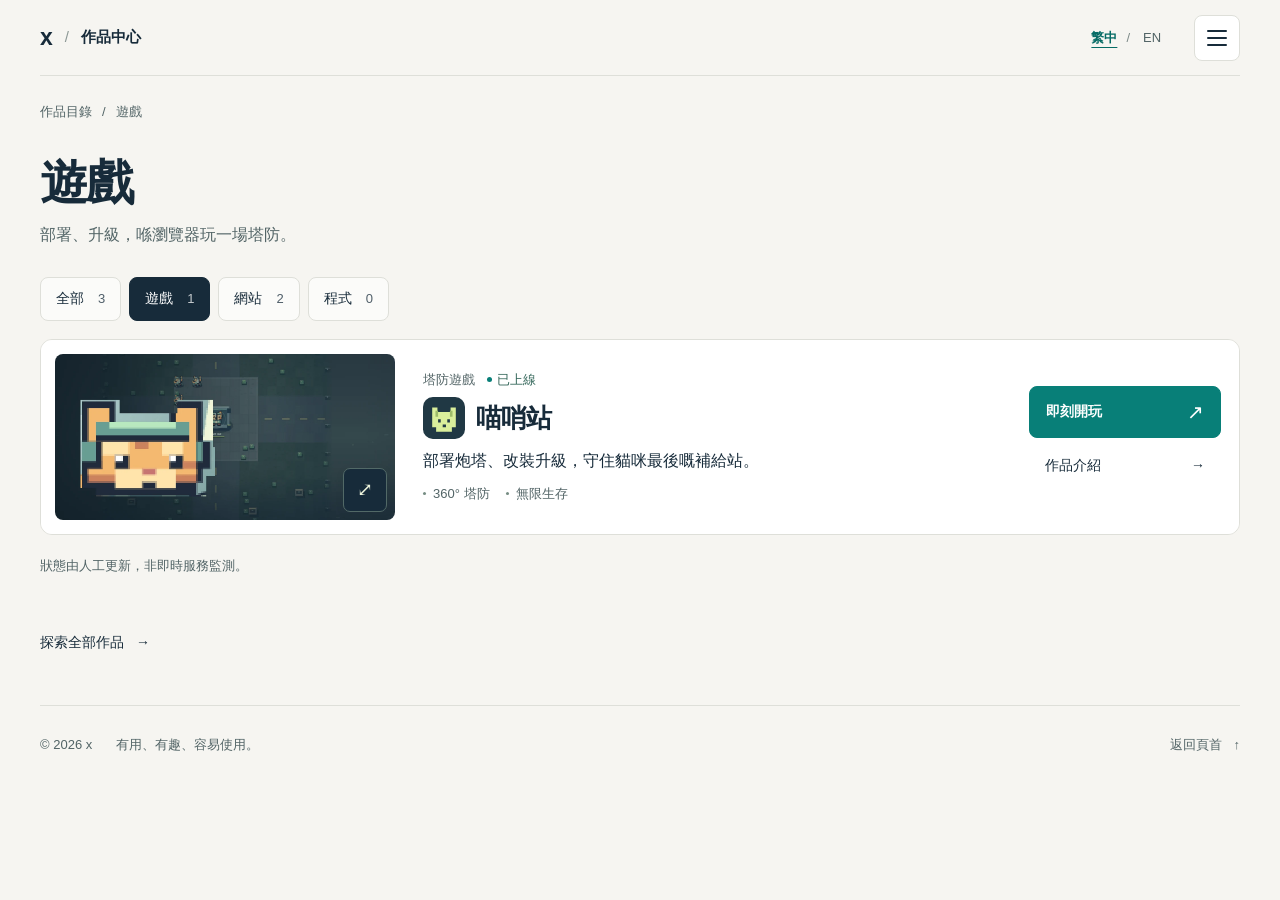
==== categories/games.html @ 151f5dba "Redesign all seven portfolio pages with categories and art-directed project covers" ====
<!doctype html>
<html lang="zh-HK">
<head>
<meta charset="utf-8">
<meta name="viewport" content="width=device-width,initial-scale=1">
<title>遊戲 | x 作品中心</title>
<meta name="description" content="部署、升級，喺瀏覽器玩一場塔防。">
<meta name="theme-color" content="#f6f5f1">
<link rel="canonical" href="https://freedomxjayden-web.github.io/portfolio/categories/games.html">
<meta property="og:title" content="遊戲 | x 作品中心">
<meta property="og:description" content="部署、升級，喺瀏覽器玩一場塔防。">
<meta property="og:type" content="website">
<meta property="og:url" content="https://freedomxjayden-web.github.io/portfolio/categories/games.html">
<meta property="og:image" content="https://freedomxjayden-web.github.io/portfolio/assets/share-games.png">
<meta property="og:image:width" content="1200">
<meta property="og:image:height" content="630">
<meta property="og:image:alt" content="遊戲 | x 作品中心">
<meta name="twitter:card" content="summary_large_image">
<link rel="icon" href="../favicon.svg?v=11" type="image/svg+xml">
<link rel="stylesheet" href="../styles.css?v=11">
<script src="../content.js?v=11" defer>
</script>
<script src="../script.js?v=11" defer>
</script>
</head>
<body id="top" data-page="games">
<a class="skip-link" href="#main">
<span data-i18n="skip" >跳至主要內容</span>
</a>
<div class="page-shell">
<header class="site-header">
<a class="brand" href="../index.html#home">
<span class="brand-name" translate="no">x</span>
<span class="brand-divider" aria-hidden="true">/</span>
<span data-i18n="portfolio" >作品中心</span>
</a>
<div class="header-tools">
<div class="language-switch" role="group" data-i18n-label="language" aria-label="網站語言">
<button type="button" data-lang="zh" lang="zh-HK" aria-pressed="true">繁中</button>
<span aria-hidden="true">/</span>
<button type="button" data-lang="en" lang="en" aria-pressed="false">EN</button>
</div>
<button class="menu-button" type="button" aria-expanded="false" aria-controls="navigation-panel" data-i18n-label="menuOpen" aria-label="打開導覽選單">
<span class="menu-icon" aria-hidden="true">
<i>
</i>
<i>
</i>
<i>
</i>
</span>
</button>
</div>
</header>
<dialog id="navigation-panel" class="navigation-dialog" aria-labelledby="navigation-title">
<div class="drawer-header">
<h2 data-i18n="menuTitle" id="navigation-title">導覽</h2>
<button class="close-navigation" type="button" data-i18n-label="menuClose" aria-label="關閉導覽選單">
<span aria-hidden="true">×</span>
</button>
</div>
<p data-i18n="menuIntro" class="navigation-intro">我係 x，製作有用、有趣、容易使用嘅作品。</p>
<nav id="primary-nav" class="main-nav" data-i18n-label="navLabel" aria-label="主要導覽">
<a class="directory-link" href="../index.html#work">
<span data-i18n="directoryTitle" >作品目錄</span>
<span class="category-count">3</span>
</a>
<section class="nav-category">
<h3>
<a class="nav-category-link" href="../categories/games.html" aria-current="page">
<span data-i18n="categoryGames" >遊戲</span>
<span class="category-count">1</span>
</a>
</h3>
<a class="nav-project" href="../projects/cat-outpost.html" >
<img class="nav-icon" src="../assets/cat-outpost-icon.svg" width="48" height="48" alt="" aria-hidden="true">
<span>
<strong data-i18n="cat-outpost-title" >喵哨站</strong>
<span data-i18n="cat-outpost-menu" >貓咪塔防生存遊戲</span>
</span>
</a>
</section>
<section class="nav-category">
<h3>
<a class="nav-category-link" href="../categories/websites.html" >
<span data-i18n="categoryWebsites" >網站</span>
<span class="category-count">2</span>
</a>
</h3>
<a class="nav-project" href="../projects/cloud-drive.html" >
<img class="nav-icon" src="../assets/cloud-drive-icon.svg" width="48" height="48" alt="" aria-hidden="true">
<span>
<strong data-i18n="cloud-drive-title" >雲端檔案庫</strong>
<span data-i18n="cloud-drive-menu" >歷史、物理、英文溫習資料</span>
</span>
</a>
<a class="nav-project" href="../projects/stock-atlas.html" >
<img class="nav-icon" src="../assets/stock-atlas-icon.svg" width="48" height="48" alt="" aria-hidden="true">
<span>
<strong data-i18n="stock-atlas-title" >Stock Atlas</strong>
<span data-i18n="stock-atlas-menu" >股票術語與分析工具</span>
</span>
</a>
</section>
<section class="nav-category">
<h3>
<a class="nav-category-link" href="../categories/programs.html" >
<span data-i18n="categoryPrograms" >程式</span>
<span class="category-count">0</span>
</a>
</h3>
<p data-i18n="noPrograms" class="empty-category">暫時未有作品。</p>
</section>
<div class="drawer-contacts">
<a class="text-link" href="https://www.instagram.com/freedomgunvdbeb/" target="_blank" rel="noopener noreferrer">
<span data-i18n="instagram" >Instagram</span>
<span aria-hidden="true">↗</span>
<span data-i18n="newTab" class="sr-only">（於新分頁開啟）</span>
</a>
<a class="text-link" href="https://github.com/freedomxjayden-web" target="_blank" rel="noopener noreferrer">
<span data-i18n="github" >GitHub</span>
<span aria-hidden="true">↗</span>
<span data-i18n="newTab" class="sr-only">（於新分頁開啟）</span>
</a>
</div>
</nav>
</dialog>
<noscript>
<nav class="static-navigation" aria-label="作品分類">
<a class="directory-link" href="../index.html#work">作品目錄</a>
<section class="nav-category">
<h3>
<a class="nav-category-link" href="../categories/games.html" aria-current="page">
<span data-i18n="categoryGames" >遊戲</span>
<span class="category-count">1</span>
</a>
</h3>
<a class="nav-project" href="../projects/cat-outpost.html" >
<img class="nav-icon" src="../assets/cat-outpost-icon.svg" width="48" height="48" alt="" aria-hidden="true">
<span>
<strong data-i18n="cat-outpost-title" >喵哨站</strong>
<span data-i18n="cat-outpost-menu" >貓咪塔防生存遊戲</span>
</span>
</a>
</section>
<section class="nav-category">
<h3>
<a class="nav-category-link" href="../categories/websites.html" >
<span data-i18n="categoryWebsites" >網站</span>
<span class="category-count">2</span>
</a>
</h3>
<a class="nav-project" href="../projects/cloud-drive.html" >
<img class="nav-icon" src="../assets/cloud-drive-icon.svg" width="48" height="48" alt="" aria-hidden="true">
<span>
<strong data-i18n="cloud-drive-title" >雲端檔案庫</strong>
<span data-i18n="cloud-drive-menu" >歷史、物理、英文溫習資料</span>
</span>
</a>
<a class="nav-project" href="../projects/stock-atlas.html" >
<img class="nav-icon" src="../assets/stock-atlas-icon.svg" width="48" height="48" alt="" aria-hidden="true">
<span>
<strong data-i18n="stock-atlas-title" >Stock Atlas</strong>
<span data-i18n="stock-atlas-menu" >股票術語與分析工具</span>
</span>
</a>
</section>
<section class="nav-category">
<h3>
<a class="nav-category-link" href="../categories/programs.html" >
<span data-i18n="categoryPrograms" >程式</span>
<span class="category-count">0</span>
</a>
</h3>
<p data-i18n="noPrograms" class="empty-category">暫時未有作品。</p>
</section>
</nav>
</noscript>
<main id="main" tabindex="-1">
<nav class="breadcrumbs" data-i18n-label="navLabel" aria-label="主要導覽">
<a href="../index.html">
<span data-i18n="directoryTitle" >作品目錄</span>
</a>
<span aria-hidden="true">/</span>
<span data-i18n="categoryGames" >遊戲</span>
</nav>
<section id="home" class="directory-intro category-intro" aria-labelledby="intro-title">
<h1 data-i18n="categoryGames" id="intro-title">遊戲</h1>
<p data-i18n="gamesDescription" >部署、升級，喺瀏覽器玩一場塔防。</p>
</section>
<nav class="category-nav" data-i18n-label="categoryNavLabel" aria-label="作品分類">
<a href="../index.html" >
<span data-i18n="categoryAll" >全部</span>
<span class="category-count">3</span>
</a>
<a href="../categories/games.html" aria-current="page">
<span data-i18n="categoryGames" >遊戲</span>
<span class="category-count">1</span>
</a>
<a href="../categories/websites.html" >
<span data-i18n="categoryWebsites" >網站</span>
<span class="category-count">2</span>
</a>
<a href="../categories/programs.html" >
<span data-i18n="categoryPrograms" >程式</span>
<span class="category-count">0</span>
</a>
</nav>
<section id="work" class="work-section" aria-labelledby="work-title">
<h2 data-i18n="categoryGames" id="work-title" class="sr-only">遊戲</h2>
<div class="projects-list">
<article id="cat-outpost" class="project-card game-project" aria-labelledby="cat-outpost-title">
<div class="project-visual game-visual cover-visual">
<a class="image-link" href="../assets/cat-outpost-preview.png" target="_blank" rel="noopener noreferrer" data-preview="cat-outpost" aria-label="放大預覽：喵哨站">
<picture>
<source type="image/webp" srcset="../assets/cat-outpost-cover.webp">
<img class="site-preview" src="../assets/cat-outpost-cover.png" data-full="../assets/cat-outpost-preview.png" data-full-alt-key="gamePreviewAlt" data-full-width="1280" data-full-height="800" width="1200" height="640" data-i18n-alt="cat-outpost-coverAlt" alt="喵哨站封面：放大嘅實際貓咪角色及已部署炮塔嘅戰場局部。" fetchpriority="high">
</picture>
</a>
<button class="expand-preview" type="button" data-preview="cat-outpost" aria-label="放大預覽：喵哨站">
<span data-i18n="enlargePreview" class="sr-only">放大預覽</span>
<span aria-hidden="true">⤢</span>
</button>
</div>
<div class="project-copy">
<div class="card-meta">
<p data-i18n="cat-outpost-category" class="project-category">塔防遊戲</p>
<span class="status-badge">
<i aria-hidden="true">
</i>
<span data-i18n="live" >已上線</span>
</span>
</div>
<div class="project-title-line">
<img class="project-icon" src="../assets/cat-outpost-icon.svg" width="48" height="48" alt="" aria-hidden="true">
<h3 id="cat-outpost-title">
<a href="../projects/cat-outpost.html" data-project-title data-i18n="cat-outpost-title">喵哨站</a>
</h3>
</div>
<p data-i18n="cat-outpost-lede" class="project-lede">部署炮塔、改裝升級，守住貓咪最後嘅補給站。</p>
<ul class="project-tags">
<li data-i18n="cat-outpost-tag0" >360° 塔防</li>
<li data-i18n="cat-outpost-tag1" >無限生存</li>
</ul>
</div>
<div class="project-actions">
<a class="primary-button" href="https://freedomxjayden-web.github.io/cat-outpost-360/" target="_blank" rel="noopener noreferrer">
<span data-i18n="cat-outpost-cta" >即刻開玩</span>
<span aria-hidden="true">↗</span>
<span data-i18n="newTab" class="sr-only">（於新分頁開啟）</span>
</a>
<a class="case-link" href="../projects/cat-outpost.html">
<span data-i18n="caseLink" >作品介紹</span>
<span aria-hidden="true">→</span>
</a>
</div>
</article>
</div>
<div class="work-footnote">
<p data-i18n="statusNote" >狀態由人工更新，非即時服務監測。</p>
</div>
<div class="category-outro">
<a class="text-link" href="../index.html#work">
<span data-i18n="browseAll" >探索全部作品</span>
<span aria-hidden="true">→</span>
</a>
</div>
</section>
</main>
<dialog class="preview-dialog" aria-labelledby="preview-title">
<div class="dialog-header">
<div>
<p data-i18n="actualPreview" class="eyebrow">實際畫面</p>
<h2 id="preview-title">
</h2>
</div>
<button class="close-preview" type="button" autofocus>
<span data-i18n="closePreview" >關閉</span>
<span aria-hidden="true">×</span>
</button>
</div>
<div class="dialog-image-wrap">
<img id="preview-image" alt="" width="1280" height="800">
</div>
<div class="dialog-bottom">
<p data-i18n="screenshotNote" class="dialog-note">實際畫面截圖；按使用按鈕進入作品網站。</p>
<a class="primary-button preview-open-project" href="https://alist-free-drive.onrender.com/GoogleDrive/study" target="_blank" rel="noopener noreferrer">
<span data-i18n="openProject" >打開作品</span>
<span aria-hidden="true">↗</span>
<span data-i18n="newTab" class="sr-only">（於新分頁開啟）</span>
</a>
</div>
</dialog>
<footer class="site-footer">
<span>© <span id="year">2026</span> x</span>
<span data-i18n="footerLine" class="footer-line">有用、有趣、容易使用。</span>
<a href="#top" class="back-top">
<span data-i18n="backTop" >返回頁首</span>
<span aria-hidden="true">↑</span>
</a>
</footer>
</div>
</body>
</html>
---- styles.css ----
:root {
  --paper: #f6f5f1; --card: #fff; --ink: #172b3a; --muted: #526466;
  --line: #dedfd9; --accent: #087f78; --soft: #e9f3ef; --radius: 8px;
  --font: -apple-system, BlinkMacSystemFont, "Segoe UI", "PingFang HK", "Microsoft JhengHei", sans-serif;
}
* { box-sizing: border-box; }
html { scroll-behavior: smooth; scroll-padding-top: 96px; }
body { margin: 0; color: var(--ink); background: var(--paper); font: 16px/1.65 var(--font); -webkit-font-smoothing: antialiased; }
body.preview-open, body.navigation-open { overflow: hidden; }
::selection { color: var(--ink); background: #c7e6dc; }
a { color: inherit; text-decoration: none; }
button { color: inherit; font: inherit; cursor: pointer; }
a, button, summary { -webkit-tap-highlight-color: transparent; touch-action: manipulation; }
a, button, summary, [tabindex] { scroll-margin-top: 98px; }
:focus-visible { outline: 3px solid var(--accent); outline-offset: 4px; }
[hidden] { display: none !important; }
img { display: block; max-width: 100%; }
h1, h2, h3, p { margin: 0; }
h1, h2, h3 { text-wrap: balance; }
h1, h2, h3, a, p { overflow-wrap: break-word; }
.page-shell { width: min(1248px, calc(100% - 80px)); margin-inline: auto; }
.sr-only { position: absolute; width: 1px; height: 1px; padding: 0; margin: -1px; overflow: hidden; clip-path: inset(50%); white-space: nowrap; border: 0; }
.skip-link { position: fixed; top: 12px; left: 16px; z-index: 30; padding: 12px 20px; color: #fff; background: var(--ink); border-radius: var(--radius); transform: translateY(-180%); }
.skip-link:focus { transform: translateY(0); }
.site-header { position: sticky; top: 0; z-index: 5; display: flex; align-items: center; justify-content: space-between; gap: 32px; min-height: 76px; background: var(--paper); border-bottom: 1px solid var(--line); }
.brand { display: inline-flex; align-items: center; gap: 12px; min-height: 44px; font-size: 15px; font-weight: 600; white-space: nowrap; }
.brand-name { font-size: 23px; font-weight: 650; }
.brand-divider { color: #8c9895; font-weight: 400; }
.brand:hover { color: var(--accent); }
.main-nav { display: block; font-size: 16px; }
.main-nav a:hover, .text-link:hover, .case-link:hover, .back-link:hover, .back-top:hover { color: var(--accent); text-decoration: underline; text-underline-offset: 5px; }
.header-tools { display: flex; align-items: center; gap: 20px; }
.language-switch { display: flex; align-items: center; font-size: 13px; }
.language-switch > span { color: #7d8987; }
.language-switch button { min-width: 44px; min-height: 44px; padding: 8px; border: 0; background: none; color: var(--muted); }
.language-switch button[aria-pressed=true] { color: #066b65; font-weight: 650; text-decoration: underline; text-underline-offset: 5px; }
.language-switch button:hover { color: var(--accent); background: #e8ede6; border-radius: var(--radius); }
.menu-button { display: none; align-items: center; justify-content: center; width: 46px; min-height: 46px; padding: 11px; border: 1px solid var(--line); border-radius: var(--radius); background: var(--card); }
.js .menu-button { display: inline-flex; }
.menu-button:hover { border-color: var(--accent); }
.menu-icon { display: grid; gap: 5px; width: 20px; }
.menu-icon i { height: 2px; background: currentColor; border-radius: 1px; }
.navigation-dialog { position: fixed; inset: 0; width: min(400px, calc(100% - 16px)); max-width: none; height: 100dvh; max-height: 100dvh; margin: 0 0 0 auto; padding: 28px 32px; color: var(--ink); background: var(--paper); border: 0; border-left: 1px solid var(--line); border-radius: 16px 0 0 16px; overscroll-behavior: contain; }
.navigation-dialog::backdrop { background: #172b3a99; }
.drawer-header { display: flex; align-items: center; justify-content: space-between; gap: 20px; margin-bottom: 20px; }
.drawer-header h2 { font-size: 23px; font-weight: 600; }
.close-navigation { display: grid; place-items: center; width: 44px; height: 44px; padding: 0; border: 1px solid var(--line); border-radius: var(--radius); background: var(--card); font-size: 29px; line-height: 1; }
.close-navigation:hover { color: var(--accent); border-color: var(--accent); }
.navigation-intro { margin-bottom: 24px; color: var(--muted); font-size: 16px; line-height: 1.8; }
.directory-link { display: flex; align-items: center; justify-content: space-between; min-height: 48px; font-size: 16px; font-weight: 600; border-block: 1px solid var(--line); }
.directory-link:hover { color: var(--accent); }
.nav-category { margin-top: 22px; }
.nav-category h3 { margin-bottom: 5px; color: var(--muted); font-size: 13px; font-weight: 500; }
.main-nav .nav-project, .static-navigation .nav-project { display: flex; flex-direction: column; justify-content: center; align-items: flex-start; min-height: 64px; padding: 10px 12px; margin-inline: -12px; border-radius: var(--radius); text-decoration: none; }
.nav-project strong { font-size: 17px; font-weight: 600; }
.nav-project span { margin-top: 2px; color: var(--muted); font-size: 13px; }
.nav-project:hover, .nav-project[aria-current=page] { background: #e1ebe2; color: var(--accent); }
.empty-category { padding-block: 8px; color: var(--muted); font-size: 14px; }
.drawer-contacts { display: flex; flex-wrap: wrap; gap: 22px; margin-top: 24px; padding-top: 14px; border-top: 1px solid var(--line); }
.static-navigation { padding: 20px 0; border-bottom: 1px solid var(--line); }
.directory-intro { padding: 26px 0 22px; }
.directory-intro h1 { font-size: clamp(32px, 3.2vw, 46px); font-weight: 600; line-height: 1.3; letter-spacing: -.04em; margin-bottom: 8px; }
.directory-intro p { font-size: 16px; color: var(--muted); }
.projects-list { display: grid; gap: 0; overflow: hidden; border: 1px solid var(--line); border-radius: 12px; background: var(--card); }
.projects-list:empty { display: none; }
.project-card { display: grid; grid-template-columns: 340px minmax(0, 1fr) 196px; gap: 28px; align-items: center; padding: 14px; border: 0; border-bottom: 1px solid var(--line); border-radius: 0; background: var(--card); scroll-margin-top: 98px; }
.project-card:last-child { border-bottom: 0; }
.project-card:target { background: #f1f8f4; }
.project-card:hover { background: #fcfdfa; }
.project-visual { position: relative; min-width: 0; background: #eaece6; border-radius: 5px; overflow: hidden; }
.project-card .project-visual { height: 166px; border-radius: 8px; }
.image-link { display: flex; align-items: center; justify-content: center; width: 100%; height: 100%; padding: 0; }
.image-link:hover .site-preview { transform: scale(1.025); }
.image-link picture { display: block; width: 100%; height: 100%; }
.site-preview { width: 100%; height: 100%; object-fit: contain; transition: transform .18s ease; }
.project-card .site-preview { object-fit: cover; object-position: center; }
.project-card .image-link { padding: 0; }
.cover-visual .expand-preview { bottom: 8px; right: 8px; width: 44px; padding: 0; justify-content: center; background: #fff; border: 1px solid #d4dfd9; color: #172b3a; box-shadow: 0 2px 8px #172b3a12; }
.game-visual.cover-visual .expand-preview { background: #172b3a; color: #eef5dd; border-color: #526967; }
.game-visual { background: #1d3545; }
.stock-visual { background: #e2ece4; }
.game-visual .expand-preview { color: #e6eeef; }
.expand-preview { position: absolute; bottom: 5px; right: 5px; display: flex; align-items: center; gap: 8px; min-height: 44px; padding: 8px 12px; border: 1px solid #ffffff80; border-radius: 7px; background: #f8fcf2ed; color: #38534c; font-size: 13px; }
.game-visual .expand-preview { background: #172b3aeb; border-color: #4a646c; }
.expand-preview span:last-child { font-size: 19px; }
.expand-preview:hover { text-decoration: underline; text-underline-offset: 4px; }
html:not(.js) .expand-preview { display: none; }
.project-copy { min-width: 0; }
.card-meta { display: flex; align-items: center; flex-wrap: wrap; gap: 12px; margin-bottom: 7px; }
.project-category { font-size: 13px; color: var(--muted); }
.status-badge { display: inline-flex; align-items: center; gap: 5px; font-size: 13px; color: #35685b; white-space: nowrap; }
.status-badge i { width: 5px; height: 5px; border-radius: 50%; background: #087f78; }
.project-copy h3 { font-size: 26px; font-weight: 600; line-height: 1.25; letter-spacing: -.035em; margin-bottom: 0; }
.project-title-line { display: flex; align-items: center; gap: 11px; margin-bottom: 9px; }
.project-title-line a:hover { color: var(--accent); text-decoration: underline; text-underline-offset: 5px; }
.project-icon { width: 42px; height: 42px; flex-shrink: 0; }
.project-lede { font-size: 16px; line-height: 1.6; }
.project-tags { display: flex; flex-wrap: wrap; gap: 6px 16px; margin: 9px 0 0; padding: 0; list-style: none; color: var(--muted); font-size: 13px; }
.project-tags li { display: flex; align-items: center; gap: 7px; }
.project-tags li::before { content: ""; width: 3px; height: 3px; border-radius: 50%; background: #768d83; }
.project-actions { display: flex; flex-direction: column; align-items: stretch; gap: 6px; padding-right: 4px; }
.primary-button { display: inline-flex; align-items: center; justify-content: space-between; gap: 15px; min-height: 46px; padding: 10px 16px; border: 1px solid var(--accent); border-radius: var(--radius); color: #fff; background: var(--accent); font-size: 14px; font-weight: 600; line-height: 1.5; }
.primary-button > span[aria-hidden] { font-size: 20px; font-weight: 400; }
.primary-button:hover { background: #05635e; border-color: #05635e; }
.primary-button:active { background: #064c48; }
.case-link, .text-link, .back-link, .back-top { display: inline-flex; align-items: center; gap: 12px; min-height: 44px; font-size: 14px; }
.case-link { justify-content: space-between; padding: 8px 16px; }
.work-footnote { display: flex; align-items: center; justify-content: space-between; gap: 16px; min-height: 62px; font-size: 13px; color: var(--muted); }
.work-footnote .text-link { font-size: 13px; color: var(--ink); }
.technology-line { display: flex; flex-wrap: wrap; align-items: baseline; gap: 12px 24px; padding: 14px 0; border-top: 1px solid var(--line); }
.technology-line h2 { font-size: 13px; font-weight: 500; color: var(--muted); }
.technology-line > div { display: flex; flex-wrap: wrap; gap: 2px 20px; font-size: 13px; }
.technology-line a { display: inline-flex; align-items: center; min-height: 44px; text-decoration: underline; text-decoration-color: #a6b7ae; text-underline-offset: 4px; }
.technology-line a:hover { color: var(--accent); }
details { border-top: 1px solid var(--line); }
summary { display: flex; align-items: center; justify-content: space-between; gap: 20px; min-height: 64px; cursor: pointer; list-style: none; font-size: 16px; font-weight: 600; }
summary::-webkit-details-marker { display: none; }
summary:hover { color: var(--accent); }
.disclosure-icon { font-size: 24px; font-weight: 400; transition: transform .18s; }
details[open] > summary .disclosure-icon { transform: rotate(45deg); }
.journal-list { list-style: none; padding: 0 0 12px; margin: 0; }
.journal-list li { display: grid; grid-template-columns: 130px minmax(0, 1fr); gap: 24px; padding: 20px 0; border-top: 1px solid var(--line); }
.journal-list time { padding-top: 3px; color: var(--muted); font-size: 13px; font-variant-numeric: tabular-nums; }
.journal-list h3 { font-size: 17px; font-weight: 600; margin-bottom: 6px; }
.journal-list p { color: var(--muted); font-size: 16px; }
.journal-list .text-link { margin-top: 5px; }
.directory-bottom { display: grid; grid-template-columns: minmax(0, 1fr) auto; gap: 32px; padding: 26px 0 32px; border-top: 1px solid var(--line); }
.directory-bottom h2 { font-size: 13px; color: var(--muted); font-weight: 500; margin-bottom: 8px; }
.directory-bottom p { font-size: 16px; }
.contact-options { display: flex; flex-wrap: wrap; gap: 24px; margin-top: -8px; }
.site-footer { display: flex; align-items: center; gap: 24px; min-height: 78px; padding: 10px 0; border-top: 1px solid var(--line); color: var(--muted); font-size: 13px; }
.footer-line { margin-right: auto; }
.back-top { font-size: 13px; }
.project-page-top { display: flex; align-items: center; justify-content: space-between; gap: 24px; padding: 20px 0; }
.back-link { color: var(--muted); }
.project-nav { display: flex; flex-wrap: wrap; gap: 5px; padding: 4px; border: 1px solid var(--line); border-radius: var(--radius); }
.project-nav a { display: flex; align-items: center; justify-content: center; min-height: 44px; padding: 8px 16px; border-radius: 5px; font-size: 14px; }
.project-nav a[aria-current=page] { color: #fff; background: var(--ink); }
.project-nav a:hover:not([aria-current=page]) { color: var(--accent); background: #e4ece5; }
.project-hero { display: grid; gap: 34px; padding: 25px 0 44px; }
.project-introduction { display: grid; grid-template-columns: minmax(0, 1.2fr) minmax(0, .8fr); gap: 64px; align-items: center; }
.hero-heading, .hero-summary { min-width: 0; }
.project-introduction h1 { max-width: 14em; font-size: clamp(38px, 4vw, 56px); line-height: 1.25; letter-spacing: -.045em; font-weight: 600; margin: 20px 0 0; }
.project-identity { display: flex; align-items: center; flex-wrap: wrap; gap: 12px; }
.project-identity > span[data-project-title] { font-size: 17px; font-weight: 600; }
.project-identity .status-badge { margin-left: 8px; }
.case-purpose { font-size: 18px; line-height: 1.8; color: var(--muted); margin-bottom: 24px; }
.case-hero-actions { display: flex; align-items: center; flex-wrap: wrap; gap: 12px 24px; }
.case-hero-actions .primary-button { min-height: 48px; gap: 28px; }
.case-figure { margin: 0; min-width: 0; }
.case-figure .project-visual { width: 100%; height: auto; aspect-ratio: 16 / 9; border-radius: 12px; }
.case-figure .image-link { padding: 28px; }
.case-figure .study-visual { aspect-ratio: 3 / 1.15; background: #dfebed; }
.case-figure .game-visual { background: #14242f; }
.case-figure .stock-visual { background: #dce8d5; }
.case-figure .expand-preview { right: 16px; bottom: 16px; background: #fff; border-color: #cedcd3; }
.case-figure .game-visual .expand-preview { background: #172b3a; }
.case-figure figcaption { display: flex; justify-content: space-between; gap: 15px; font-size: 13px; color: var(--muted); margin-top: 12px; }
.case-figure time { font-variant-numeric: tabular-nums; }
.case-figure figcaption > span:last-child { text-align: right; }
.case-figure figcaption [data-i18n=screenshotDate] { margin-right: 8px; }
.analysis-section { padding: 30px 0; border-top: 1px solid var(--line); }
.analysis-section h2 { margin-bottom: 20px; font-size: 24px; }
.analysis-section .case-figure .project-visual { width: 100%; height: auto; aspect-ratio: 1280 / 800; }
.analysis-section .image-link { padding: 20px; }
.category-nav { display: flex; align-items: center; flex-wrap: wrap; gap: 8px; margin: 0 0 18px; padding: 0; }
.category-nav a { display: flex; align-items: center; justify-content: center; gap: 14px; min-height: 44px; padding: 8px 15px; border: 1px solid var(--line); border-radius: 8px; background: #fff9; font-size: 14px; }
.category-nav a[aria-current=page] { background: var(--ink); color: #fff; border-color: var(--ink); }
.category-nav a:hover:not([aria-current=page]) { color: var(--accent); border-color: #8baea3; background: #fff; }
.category-count { font-variant-numeric: tabular-nums; font-size: 13px; opacity: .75; }
.breadcrumbs { display: flex; flex-wrap: wrap; align-items: center; gap: 10px; min-width: 0; color: var(--muted); font-size: 13px; }
.breadcrumbs a { display: inline-flex; align-items: center; min-height: 44px; }
.breadcrumbs a:hover { color: var(--accent); text-decoration: underline; text-underline-offset: 4px; }
main > .breadcrumbs { margin-top: 14px; }
.nav-category-link { display: flex; align-items: center; justify-content: space-between; min-height: 44px; border-bottom: 1px solid var(--line); font-size: 14px; }
.nav-category-link:hover, .nav-category-link[aria-current=page] { color: var(--accent); }
.main-nav .nav-project, .static-navigation .nav-project { flex-direction: row; gap: 12px; justify-content: flex-start; align-items: center; }
.nav-project > span { display: flex; flex-direction: column; min-width: 0; }
.nav-icon { width: 36px; height: 36px; flex-shrink: 0; }
.nav-project strong { font-size: 16px; }
.category-outro { display: flex; justify-content: space-between; align-items: center; gap: 24px; padding: 24px 0 40px; }
.category-intro { padding: 18px 0 28px; }
.category-intro h1 { font-size: 48px; }
.empty-state { display: flex; flex-direction: column; align-items: center; padding: 64px 24px; margin: 24px 0 40px; text-align: center; border: 1px solid var(--line); border-radius: var(--radius); background: #fff; }
.empty-symbol { display: grid; place-items: center; width: 76px; height: 76px; margin-bottom: 20px; border-radius: 18px; color: var(--accent); background: var(--soft); font-size: 28px; }
.empty-state h2 { font-size: 27px; margin-bottom: 10px; }
.empty-state p { color: var(--muted); font-size: 16px; margin-bottom: 24px; }
.project-guide { display: grid; grid-template-columns: 1fr 1fr; gap: 24px; padding: 0 0 40px; }
.guide-block { padding: 28px 30px; border: 1px solid var(--line); border-radius: 8px; background: var(--card); }
.guide-block h2, .resources-section h2, .case-block h2 { font-size: 24px; line-height: 1.4; letter-spacing: -.025em; font-weight: 600; margin-bottom: 20px; }
.feature-list, .usage-list { padding: 0 0 0 21px; margin: 0; font-size: 16px; }
.feature-list li, .usage-list li { padding-left: 5px; margin-bottom: 12px; }
.feature-list li::marker, .usage-list li::marker { color: var(--accent); font-weight: 600; }
.implementation-disclosure { margin-top: 5px; }
.implementation-content { display: grid; grid-template-columns: 1fr 1fr; gap: 44px; padding: 15px 0 30px; }
.case-block p { color: var(--muted); margin-bottom: 18px; }
.case-block p:last-child { margin-bottom: 0; }
.source-heading { font-size: 16px; font-weight: 600; margin-top: 24px; margin-bottom: 6px; }
.source-links { display: flex; flex-wrap: wrap; gap: 4px 24px; }
.source-links a { text-decoration: underline; text-underline-offset: 4px; }
.case-outro { display: flex; align-items: center; justify-content: space-between; gap: 28px; padding: 34px; margin: 28px 0 40px; border: 1px solid #d3e1d9; border-radius: 12px; background: #e8efe8; }
.case-outro h2 { font-size: 25px; letter-spacing: -.025em; margin-bottom: 6px; }
.case-outro p { font-size: 16px; color: var(--muted); }
.resources-section { padding: 28px 0 32px; border-top: 1px solid var(--line); }
.section-heading { display: flex; align-items: baseline; justify-content: space-between; gap: 20px; margin-bottom: 20px; }
.section-heading h2 { margin: 0; }
.section-description { color: var(--muted); font-size: 16px; }
.resources-grid { display: grid; grid-template-columns: repeat(3, minmax(0, 1fr)); gap: 16px; }
.resource-card { padding: 20px 20px 0; border: 1px solid var(--line); border-radius: var(--radius); background: var(--card); }
.resource-card h3 { font-size: 21px; line-height: 1.4; margin-bottom: 6px; }
.resource-card p { color: var(--muted); font-size: 13px; margin-bottom: 14px; }
.resource-actions { display: flex; gap: 26px; border-top: 1px solid var(--line); }
.resource-actions a { display: inline-flex; align-items: center; gap: 12px; min-height: 48px; font-size: 14px; }
.resource-actions a:hover { color: var(--accent); text-decoration: underline; text-underline-offset: 4px; }
.all-files { display: flex; align-items: center; justify-content: space-between; gap: 15px; padding-top: 12px; font-size: 13px; color: var(--muted); }
.all-files a { display: inline-flex; align-items: center; gap: 12px; min-height: 44px; font-size: 14px; color: var(--ink); }
.all-files a:hover { color: var(--accent); text-decoration: underline; text-underline-offset: 4px; }
.eyebrow { color: var(--muted); font-size: 13px; margin-bottom: 3px; }
.preview-dialog { width: min(1160px, calc(100% - 40px)); max-height: 92dvh; margin: auto; padding: 24px; border: 1px solid var(--line); border-radius: var(--radius); color: var(--ink); background: var(--paper); overscroll-behavior: contain; }
.preview-dialog::backdrop { background: #172b3ad9; }
.dialog-header { display: flex; justify-content: space-between; align-items: center; gap: 20px; margin-bottom: 20px; }
.dialog-header h2 { font-size: 25px; line-height: 1.3; }
.close-preview { display: flex; align-items: center; gap: 12px; min-height: 44px; padding: 8px 12px; border: 1px solid var(--line); border-radius: var(--radius); font-size: 14px; background: var(--card); }
.close-preview:hover { border-color: var(--accent); color: var(--accent); }
.close-preview > span:last-child { font-size: 22px; }
.dialog-image-wrap { padding: 12px; background: #e3e8e2; border-radius: 5px; }
#preview-image { width: 100%; height: auto; max-height: 65dvh; object-fit: contain; }
.dialog-bottom { display: flex; align-items: center; justify-content: space-between; flex-wrap: wrap; gap: 12px 24px; margin-top: 16px; }
.dialog-note { font-size: 13px; color: var(--muted); }
@media (min-width: 700px) and (max-width: 1099px) {
  .page-shell { width: calc(100% - 48px); }
  .project-card { grid-template-columns: 240px minmax(0, 1fr); gap: 12px 22px; padding: 16px; }
  .project-card .project-visual { grid-row: 1 / 3; height: 100%; min-height: 190px; }
  .project-actions { grid-column: 2; flex-direction: row; align-items: center; padding: 0; gap: 8px; }
  .project-actions .primary-button { flex: 1; }
  .case-link { gap: 8px; padding: 8px; font-size: 13px; }
  .project-hero { gap: 26px; }
  .project-introduction { gap: 32px; }
  .project-introduction h1 { font-size: 39px; }
  .case-purpose { font-size: 16px; }
  .case-figure .project-visual { height: auto; }
  .case-figure .study-visual { height: auto; }
  .project-guide, .implementation-content { gap: 28px; }
  .project-nav a { padding: 8px 10px; font-size: 13px; }
  .case-outro { align-items: flex-start; flex-direction: column; }
  .resources-grid { gap: 12px; }
  .resource-card { padding: 16px 16px 0; }
}
@media (max-width: 699px) {
  .page-shell { width: calc(100% - 32px); }
  .site-header { min-height: 72px; gap: 12px; flex-wrap: wrap; }
  .brand { gap: 8px; font-size: 13px; }
  .brand-name { font-size: 21px; }
  .header-tools { margin-left: auto; gap: 6px; }
  .language-switch button { padding: 8px 5px; min-width: 36px; }
  .navigation-dialog { padding: 20px 24px; }
  .directory-intro { padding: 26px 0 23px; }
  .directory-intro h1 { font-size: 30px; line-height: 1.3; margin-bottom: 10px; }
  .directory-intro p { line-height: 1.75; }
  .projects-list { gap: 0; }
  .project-card { grid-template-columns: minmax(0, 1fr); gap: 17px; padding: 12px 12px 18px; }
  .project-card .project-visual { height: 166px; }
  .project-card .image-link { padding: 0; }
  .study-project .image-link { padding: 0; }
  .project-copy { padding: 0 5px; }
  .card-meta { gap: 12px; margin-bottom: 9px; }
  .project-copy h3 { font-size: 26px; margin-bottom: 0; }
  .project-tags { margin-top: 10px; }
  .project-actions { flex-direction: row; align-items: center; gap: 10px; padding: 0 5px 5px; }
  .project-actions .primary-button { flex: 1; }
  .primary-button { font-size: 14px; padding: 10px 13px; }
  .case-link { padding: 8px 4px; gap: 8px; font-size: 13px; }
  .work-footnote { flex-direction: column; align-items: flex-start; gap: 0; padding: 16px 0; }
  .technology-line { display: block; padding: 20px 0 16px; }
  .technology-line h2 { margin-bottom: 5px; }
  .technology-line > div { gap: 0 17px; }
  .directory-bottom { grid-template-columns: 1fr; gap: 20px; padding: 24px 0; }
  .directory-bottom h2 { margin-bottom: 6px; }
  .contact-options { margin-top: -4px; }
  .site-footer { gap: 12px; min-height: 74px; }
  .footer-line { display: none; }
  .site-footer > span:first-child { margin-right: auto; }
  .journal-list li { grid-template-columns: 1fr; gap: 9px; padding: 20px 0; }
  .project-page-top { flex-direction: column; align-items: stretch; gap: 10px; padding: 14px 0 20px; }
  .back-link { align-self: flex-start; font-size: 13px; }
  .project-nav { display: grid; grid-template-columns: 1fr 1fr 1.25fr; gap: 3px; }
  .project-nav a { padding: 8px 4px; min-width: 0; font-size: 13px; }
  .project-hero { gap: 24px; padding: 14px 0 28px; }
  .project-introduction { grid-template-columns: 1fr; gap: 20px; }
  .project-introduction h1 { font-size: 36px; line-height: 1.3; margin: 18px 0 0; }
  .case-purpose { font-size: 16px; line-height: 1.85; margin-bottom: 20px; }
  .case-figure .project-visual { height: auto; aspect-ratio: 4 / 3; }
  .case-figure .study-visual { height: auto; aspect-ratio: 1.6; }
  .case-figure .image-link { padding: 14px 12px 44px; }
  .case-figure .expand-preview { right: 8px; bottom: 8px; }
  .category-nav { display: grid; grid-template-columns: repeat(4, minmax(0,1fr)); gap: 7px; }
  .category-nav a { padding: 9px 6px; gap: 8px; font-size: 13px; }
  .category-nav a:first-child span[data-i18n] { max-width: 50px; }
  .project-identity .status-badge { margin-left: 0; }
  .project-page-top .breadcrumbs { min-height: 44px; }
  .case-figure figcaption { flex-direction: column; gap: 2px; }
  .case-figure figcaption > span:last-child { text-align: left; }
  .nav-category { margin-top: 16px; }
  .navigation-intro { margin-bottom: 16px; }
  .analysis-section .image-link { padding: 10px; }
  .project-guide { grid-template-columns: 1fr; gap: 16px; padding: 0 0 28px; }
  .guide-block { padding: 24px 20px; }
  .category-outro { align-items: flex-start; flex-direction: column; gap: 0; padding: 18px 0 28px; }
  .category-intro h1 { font-size: 38px; }
  .guide-block h2, .resources-section h2, .case-block h2 { font-size: 23px; margin-bottom: 16px; }
  .feature-list li:last-child, .usage-list li:last-child { margin-bottom: 0; }
  .implementation-content { grid-template-columns: 1fr; gap: 28px; }
  .case-outro { align-items: flex-start; flex-direction: column; gap: 20px; padding: 23px 20px; margin-bottom: 24px; }
  .case-outro h2 { font-size: 25px; }
  .case-outro .case-hero-actions { align-items: stretch; flex-direction: column; width: 100%; gap: 8px; }
  .case-outro .text-link { justify-content: space-between; }
  .section-heading { flex-direction: column; gap: 10px; align-items: flex-start; }
  .resources-grid { grid-template-columns: 1fr; gap: 12px; }
  .resource-card { padding: 20px 20px 0; }
  .all-files { flex-direction: column; align-items: flex-start; gap: 0; }
  .preview-dialog { width: calc(100% - 24px); padding: 16px; }
  .dialog-header { gap: 12px; margin-bottom: 16px; }
  .dialog-header h2 { font-size: 23px; }
  .close-preview { gap: 8px; padding: 8px; }
  .dialog-image-wrap { padding: 6px; }
  .dialog-bottom { align-items: stretch; flex-direction: column; }
}
@media (max-width: 359px) {
  .site-header { gap: 6px; }
  .brand { gap: 6px; }
  .header-tools { gap: 3px; }
  .language-switch button { min-width: 33px; }
  .project-actions { flex-wrap: wrap; }
  .project-actions .primary-button { flex-basis: 100%; }
  .case-link { padding-inline: 0; width: 100%; justify-content: space-between; }
}
@media (prefers-reduced-motion: reduce) {
  html { scroll-behavior: auto; }
  *, *::before, *::after { transition: none !important; }
}
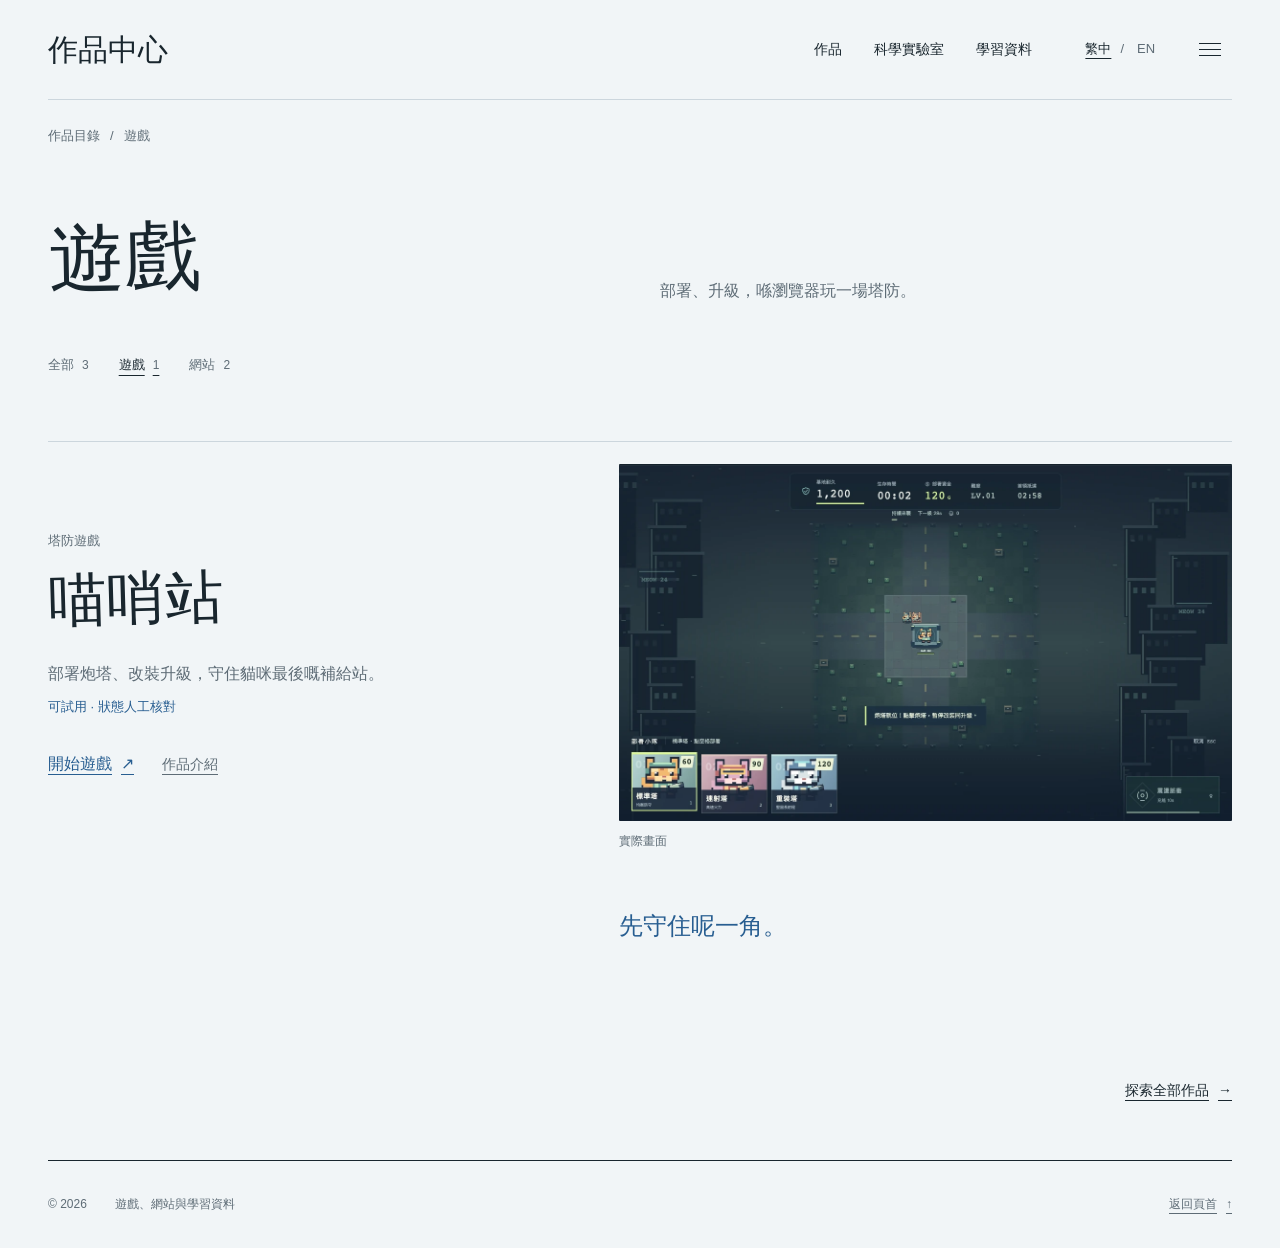
==== commit 2cc09ea6: "Upgrade portfolio workbench, study resources and science lab to v16" ====
--- a/categories/games.html
+++ b/categories/games.html
@@ -3,24 +3,24 @@
 <head>
 <meta charset="utf-8">
 <meta name="viewport" content="width=device-width,initial-scale=1">
-<title>遊戲 | x 作品中心</title>
+<title>遊戲 | 作品中心</title>
 <meta name="description" content="部署、升級，喺瀏覽器玩一場塔防。">
-<meta name="theme-color" content="#f6f5f1">
+<meta name="theme-color" content="#f1f5f7">
 <link rel="canonical" href="https://freedomxjayden-web.github.io/portfolio/categories/games.html">
-<meta property="og:title" content="遊戲 | x 作品中心">
+<meta property="og:title" content="遊戲 | 作品中心">
 <meta property="og:description" content="部署、升級，喺瀏覽器玩一場塔防。">
 <meta property="og:type" content="website">
 <meta property="og:url" content="https://freedomxjayden-web.github.io/portfolio/categories/games.html">
 <meta property="og:image" content="https://freedomxjayden-web.github.io/portfolio/assets/share-games.png">
 <meta property="og:image:width" content="1200">
 <meta property="og:image:height" content="630">
-<meta property="og:image:alt" content="遊戲 | x 作品中心">
+<meta property="og:image:alt" content="遊戲 | 作品中心">
 <meta name="twitter:card" content="summary_large_image">
-<link rel="icon" href="../favicon.svg?v=11" type="image/svg+xml">
-<link rel="stylesheet" href="../styles.css?v=11">
-<script src="../content.js?v=11" defer>
+<link rel="icon" href="../favicon.svg?v=16" type="image/svg+xml">
+<link rel="stylesheet" href="../styles.css?v=16">
+<script src="../content.js?v=16" defer>
 </script>
-<script src="../script.js?v=11" defer>
+<script src="../script.js?v=16" defer>
 </script>
 </head>
 <body id="top" data-page="games">
@@ -30,10 +30,19 @@
 <div class="page-shell">
 <header class="site-header">
 <a class="brand" href="../index.html#home">
-<span class="brand-name" translate="no">x</span>
-<span class="brand-divider" aria-hidden="true">/</span>
 <span data-i18n="portfolio" >作品中心</span>
 </a>
+<nav class="header-nav" aria-label="主要導覽">
+<a href="../index.html#work" >
+<span data-i18n="navWork" >作品</span>
+</a>
+<a href="../lab.html" >
+<span data-i18n="navLab" >科學實驗室</span>
+</a>
+<a href="../study.html" >
+<span data-i18n="navStudy" >學習資料</span>
+</a>
+</nav>
 <div class="header-tools">
 <div class="language-switch" role="group" data-i18n-label="language" aria-label="網站語言">
 <button type="button" data-lang="zh" lang="zh-HK" aria-pressed="true">繁中</button>
@@ -59,8 +68,19 @@
 <span aria-hidden="true">×</span>
 </button>
 </div>
-<p data-i18n="menuIntro" class="navigation-intro">我係 x，製作有用、有趣、容易使用嘅作品。</p>
+<p data-i18n="menuIntro" class="navigation-intro">瀏覽遊戲、網站及各件作品嘅實作資料。</p>
 <nav id="primary-nav" class="main-nav" data-i18n-label="navLabel" aria-label="主要導覽">
+<nav class="drawer-primary" aria-label="主要導覽">
+<a href="../index.html#work" >
+<span data-i18n="navWork" >作品</span>
+</a>
+<a href="../lab.html" >
+<span data-i18n="navLab" >科學實驗室</span>
+</a>
+<a href="../study.html" >
+<span data-i18n="navStudy" >學習資料</span>
+</a>
+</nav>
 <a class="directory-link" href="../index.html#work">
 <span data-i18n="directoryTitle" >作品目錄</span>
 <span class="category-count">3</span>
@@ -90,7 +110,7 @@
 <a class="nav-project" href="../projects/cloud-drive.html" >
 <img class="nav-icon" src="../assets/cloud-drive-icon.svg" width="48" height="48" alt="" aria-hidden="true">
 <span>
-<strong data-i18n="cloud-drive-title" >雲端檔案庫</strong>
+<strong data-i18n="cloud-drive-title" >學習資料</strong>
 <span data-i18n="cloud-drive-menu" >歷史、物理、英文溫習資料</span>
 </span>
 </a>
@@ -101,15 +121,6 @@
 <span data-i18n="stock-atlas-menu" >股票術語與分析工具</span>
 </span>
 </a>
-</section>
-<section class="nav-category">
-<h3>
-<a class="nav-category-link" href="../categories/programs.html" >
-<span data-i18n="categoryPrograms" >程式</span>
-<span class="category-count">0</span>
-</a>
-</h3>
-<p data-i18n="noPrograms" class="empty-category">暫時未有作品。</p>
 </section>
 <div class="drawer-contacts">
 <a class="text-link" href="https://www.instagram.com/freedomgunvdbeb/" target="_blank" rel="noopener noreferrer">
@@ -127,6 +138,17 @@
 </dialog>
 <noscript>
 <nav class="static-navigation" aria-label="作品分類">
+<nav class="drawer-primary" aria-label="主要導覽">
+<a href="../index.html#work" >
+<span data-i18n="navWork" >作品</span>
+</a>
+<a href="../lab.html" >
+<span data-i18n="navLab" >科學實驗室</span>
+</a>
+<a href="../study.html" >
+<span data-i18n="navStudy" >學習資料</span>
+</a>
+</nav>
 <a class="directory-link" href="../index.html#work">作品目錄</a>
 <section class="nav-category">
 <h3>
@@ -153,7 +175,7 @@
 <a class="nav-project" href="../projects/cloud-drive.html" >
 <img class="nav-icon" src="../assets/cloud-drive-icon.svg" width="48" height="48" alt="" aria-hidden="true">
 <span>
-<strong data-i18n="cloud-drive-title" >雲端檔案庫</strong>
+<strong data-i18n="cloud-drive-title" >學習資料</strong>
 <span data-i18n="cloud-drive-menu" >歷史、物理、英文溫習資料</span>
 </span>
 </a>
@@ -164,15 +186,6 @@
 <span data-i18n="stock-atlas-menu" >股票術語與分析工具</span>
 </span>
 </a>
-</section>
-<section class="nav-category">
-<h3>
-<a class="nav-category-link" href="../categories/programs.html" >
-<span data-i18n="categoryPrograms" >程式</span>
-<span class="category-count">0</span>
-</a>
-</h3>
-<p data-i18n="noPrograms" class="empty-category">暫時未有作品。</p>
 </section>
 </nav>
 </noscript>
@@ -201,63 +214,48 @@
 <span data-i18n="categoryWebsites" >網站</span>
 <span class="category-count">2</span>
 </a>
-<a href="../categories/programs.html" >
-<span data-i18n="categoryPrograms" >程式</span>
-<span class="category-count">0</span>
-</a>
 </nav>
 <section id="work" class="work-section" aria-labelledby="work-title">
 <h2 data-i18n="categoryGames" id="work-title" class="sr-only">遊戲</h2>
-<div class="projects-list">
+<div class="projects-list index-list">
 <article id="cat-outpost" class="project-card game-project" aria-labelledby="cat-outpost-title">
-<div class="project-visual game-visual cover-visual">
-<a class="image-link" href="../assets/cat-outpost-preview.png" target="_blank" rel="noopener noreferrer" data-preview="cat-outpost" aria-label="放大預覽：喵哨站">
+<div class="project-copy">
+<p class="project-category">
+<span data-i18n="cat-outpost-category" >塔防遊戲</span>
+</p>
+<h3 id="cat-outpost-title">
+<a href="../projects/cat-outpost.html" data-project-title data-i18n="cat-outpost-title">喵哨站</a>
+</h3>
+<p data-i18n="cat-outpost-lede" class="project-lede">部署炮塔、改裝升級，守住貓咪最後嘅補給站。</p>
+<p data-i18n="statusAvailable" class="project-status">可試用 · 狀態人工核對</p>
+<div class="project-actions">
+<a class="primary-button" href="https://freedomxjayden-web.github.io/cat-outpost-360/" target="_blank" rel="noopener noreferrer">
+<span data-i18n="cat-outpost-cta" >開始遊戲</span>
+<span aria-hidden="true">↗</span>
+<span data-i18n="newTab" class="sr-only">（於新分頁開啟）</span>
+</a>
+<a class="case-link" href="../projects/cat-outpost.html">
+<span data-i18n="caseLink" >作品介紹</span>
+</a>
+</div>
+</div>
+<figure class="project-image">
+<div class="project-visual game-visual">
+<a class="image-link" href="../assets/cat-outpost-v14.png" target="_blank" rel="noopener noreferrer" data-preview="cat-outpost" aria-label="放大預覽：喵哨站">
 <picture>
 <source type="image/webp" srcset="../assets/cat-outpost-cover.webp">
-<img class="site-preview" src="../assets/cat-outpost-cover.png" data-full="../assets/cat-outpost-preview.png" data-full-alt-key="gamePreviewAlt" data-full-width="1280" data-full-height="800" width="1200" height="640" data-i18n-alt="cat-outpost-coverAlt" alt="喵哨站封面：放大嘅實際貓咪角色及已部署炮塔嘅戰場局部。" fetchpriority="high">
+<img class="site-preview" src="../assets/cat-outpost-cover.png" data-full="../assets/cat-outpost-v14.png" data-full-alt-key="gamePreviewAlt" data-full-width="1280" data-full-height="800" width="1280" height="745" data-i18n-alt="cat-outpost-coverAlt" alt="喵哨站實際戰場，顯示已部署嘅炮塔、基地同小隊選項。" fetchpriority="high">
 </picture>
 </a>
-<button class="expand-preview" type="button" data-preview="cat-outpost" aria-label="放大預覽：喵哨站">
-<span data-i18n="enlargePreview" class="sr-only">放大預覽</span>
-<span aria-hidden="true">⤢</span>
-</button>
-</div>
-<div class="project-copy">
-<div class="card-meta">
-<p data-i18n="cat-outpost-category" class="project-category">塔防遊戲</p>
-<span class="status-badge">
-<i aria-hidden="true">
-</i>
-<span data-i18n="live" >已上線</span>
-</span>
-</div>
-<div class="project-title-line">
-<img class="project-icon" src="../assets/cat-outpost-icon.svg" width="48" height="48" alt="" aria-hidden="true">
-<h3 id="cat-outpost-title">
-<a href="../projects/cat-outpost.html" data-project-title data-i18n="cat-outpost-title">喵哨站</a>
-</h3>
-</div>
-<p data-i18n="cat-outpost-lede" class="project-lede">部署炮塔、改裝升級，守住貓咪最後嘅補給站。</p>
-<ul class="project-tags">
-<li data-i18n="cat-outpost-tag0" >360° 塔防</li>
-<li data-i18n="cat-outpost-tag1" >無限生存</li>
-</ul>
-</div>
-<div class="project-actions">
-<a class="primary-button" href="https://freedomxjayden-web.github.io/cat-outpost-360/" target="_blank" rel="noopener noreferrer">
-<span data-i18n="cat-outpost-cta" >即刻開玩</span>
-<span aria-hidden="true">↗</span>
-<span data-i18n="newTab" class="sr-only">（於新分頁開啟）</span>
-</a>
-<a class="case-link" href="../projects/cat-outpost.html">
-<span data-i18n="caseLink" >作品介紹</span>
-<span aria-hidden="true">→</span>
-</a>
-</div>
+</div>
+<figcaption>
+<span data-i18n="actualPreview" >實際畫面</span>
+</figcaption>
+</figure>
+<p data-i18n="gameNote" class="paper-note">先守住呢一角。</p>
 </article>
 </div>
 <div class="work-footnote">
-<p data-i18n="statusNote" >狀態由人工更新，非即時服務監測。</p>
 </div>
 <div class="category-outro">
 <a class="text-link" href="../index.html#work">
@@ -283,7 +281,7 @@
 <img id="preview-image" alt="" width="1280" height="800">
 </div>
 <div class="dialog-bottom">
-<p data-i18n="screenshotNote" class="dialog-note">實際畫面截圖；按使用按鈕進入作品網站。</p>
+<p data-i18n="screenshotNote" class="dialog-note">截圖保留擷取當日嘅畫面。</p>
 <a class="primary-button preview-open-project" href="https://alist-free-drive.onrender.com/GoogleDrive/study" target="_blank" rel="noopener noreferrer">
 <span data-i18n="openProject" >打開作品</span>
 <span aria-hidden="true">↗</span>
@@ -292,8 +290,9 @@
 </div>
 </dialog>
 <footer class="site-footer">
-<span>© <span id="year">2026</span> x</span>
-<span data-i18n="footerLine" class="footer-line">有用、有趣、容易使用。</span>
+<span>© <span id="year">2026</span>
+</span>
+<span data-i18n="footerLine" class="footer-line">遊戲、網站與學習資料</span>
 <a href="#top" class="back-top">
 <span data-i18n="backTop" >返回頁首</span>
 <span aria-hidden="true">↑</span>
--- a/styles.css
+++ b/styles.css
@@ -1,340 +1,539 @@
 :root {
-  --paper: #f6f5f1; --card: #fff; --ink: #172b3a; --muted: #526466;
-  --line: #dedfd9; --accent: #087f78; --soft: #e9f3ef; --radius: 8px;
+  --paper: #f1f5f7;
+  --ink: #19262e;
+  --muted: #5e6c76;
+  --line: #ccd6dd;
+  --blue: #285e91;
   --font: -apple-system, BlinkMacSystemFont, "Segoe UI", "PingFang HK", "Microsoft JhengHei", sans-serif;
+  --display: "Bradley Hand", "LingWai TC", "HanziPen TC", "Kaiti TC", "KaiTi", "DFKai-SB", Georgia, cursive;
 }
 * { box-sizing: border-box; }
-html { scroll-behavior: smooth; scroll-padding-top: 96px; }
-body { margin: 0; color: var(--ink); background: var(--paper); font: 16px/1.65 var(--font); -webkit-font-smoothing: antialiased; }
+html { scroll-behavior: smooth; scroll-padding-top: 28px; }
+body { margin: 0; color: var(--ink); background: var(--paper); font: 16px/1.75 var(--font); -webkit-font-smoothing: antialiased; }
 body.preview-open, body.navigation-open { overflow: hidden; }
-::selection { color: var(--ink); background: #c7e6dc; }
+::selection { color: var(--paper); background: var(--ink); }
 a { color: inherit; text-decoration: none; }
 button { color: inherit; font: inherit; cursor: pointer; }
-a, button, summary { -webkit-tap-highlight-color: transparent; touch-action: manipulation; }
-a, button, summary, [tabindex] { scroll-margin-top: 98px; }
-:focus-visible { outline: 3px solid var(--accent); outline-offset: 4px; }
+a, button, summary { touch-action: manipulation; -webkit-tap-highlight-color: #17171718; }
+a, button { transition: color .16s ease, background-color .16s ease; }
+:focus-visible { outline: 2px solid var(--ink); outline-offset: 5px; }
 [hidden] { display: none !important; }
 img { display: block; max-width: 100%; }
 h1, h2, h3, p { margin: 0; }
-h1, h2, h3 { text-wrap: balance; }
+h1, h2, h3 { text-wrap: balance; font-weight: 400; }
 h1, h2, h3, a, p { overflow-wrap: break-word; }
-.page-shell { width: min(1248px, calc(100% - 80px)); margin-inline: auto; }
+.page-shell { width: min(1200px, calc(100% - 96px)); margin-inline: auto; }
 .sr-only { position: absolute; width: 1px; height: 1px; padding: 0; margin: -1px; overflow: hidden; clip-path: inset(50%); white-space: nowrap; border: 0; }
-.skip-link { position: fixed; top: 12px; left: 16px; z-index: 30; padding: 12px 20px; color: #fff; background: var(--ink); border-radius: var(--radius); transform: translateY(-180%); }
+.skip-link { position: fixed; z-index: 30; top: 12px; left: 16px; padding: 12px 20px; color: var(--paper); background: var(--ink); transform: translateY(-180%); }
 .skip-link:focus { transform: translateY(0); }
-.site-header { position: sticky; top: 0; z-index: 5; display: flex; align-items: center; justify-content: space-between; gap: 32px; min-height: 76px; background: var(--paper); border-bottom: 1px solid var(--line); }
-.brand { display: inline-flex; align-items: center; gap: 12px; min-height: 44px; font-size: 15px; font-weight: 600; white-space: nowrap; }
-.brand-name { font-size: 23px; font-weight: 650; }
-.brand-divider { color: #8c9895; font-weight: 400; }
-.brand:hover { color: var(--accent); }
-.main-nav { display: block; font-size: 16px; }
-.main-nav a:hover, .text-link:hover, .case-link:hover, .back-link:hover, .back-top:hover { color: var(--accent); text-decoration: underline; text-underline-offset: 5px; }
-.header-tools { display: flex; align-items: center; gap: 20px; }
+.site-header { display: flex; align-items: center; justify-content: space-between; gap: 24px; min-height: 96px; border-bottom: 1px solid var(--ink); }
+.brand { display: inline-flex; align-items: center; min-height: 44px; font: 25px/1.4 var(--display); }
+.header-tools { display: flex; align-items: center; gap: 28px; }
 .language-switch { display: flex; align-items: center; font-size: 13px; }
-.language-switch > span { color: #7d8987; }
-.language-switch button { min-width: 44px; min-height: 44px; padding: 8px; border: 0; background: none; color: var(--muted); }
-.language-switch button[aria-pressed=true] { color: #066b65; font-weight: 650; text-decoration: underline; text-underline-offset: 5px; }
-.language-switch button:hover { color: var(--accent); background: #e8ede6; border-radius: var(--radius); }
-.menu-button { display: none; align-items: center; justify-content: center; width: 46px; min-height: 46px; padding: 11px; border: 1px solid var(--line); border-radius: var(--radius); background: var(--card); }
+.language-switch > span { color: var(--muted); }
+.language-switch button { min-width: 44px; min-height: 44px; padding: 8px; border: 0; background: transparent; color: var(--muted); }
+.language-switch button[aria-pressed=true] { color: var(--ink); text-decoration: underline; text-underline-offset: 5px; }
+.language-switch button:hover { color: var(--ink); }
+.menu-button { display: none; align-items: center; justify-content: center; width: 44px; min-height: 44px; padding: 10px; border: 0; background: transparent; }
 .js .menu-button { display: inline-flex; }
-.menu-button:hover { border-color: var(--accent); }
-.menu-icon { display: grid; gap: 5px; width: 20px; }
-.menu-icon i { height: 2px; background: currentColor; border-radius: 1px; }
-.navigation-dialog { position: fixed; inset: 0; width: min(400px, calc(100% - 16px)); max-width: none; height: 100dvh; max-height: 100dvh; margin: 0 0 0 auto; padding: 28px 32px; color: var(--ink); background: var(--paper); border: 0; border-left: 1px solid var(--line); border-radius: 16px 0 0 16px; overscroll-behavior: contain; }
-.navigation-dialog::backdrop { background: #172b3a99; }
-.drawer-header { display: flex; align-items: center; justify-content: space-between; gap: 20px; margin-bottom: 20px; }
-.drawer-header h2 { font-size: 23px; font-weight: 600; }
-.close-navigation { display: grid; place-items: center; width: 44px; height: 44px; padding: 0; border: 1px solid var(--line); border-radius: var(--radius); background: var(--card); font-size: 29px; line-height: 1; }
-.close-navigation:hover { color: var(--accent); border-color: var(--accent); }
-.navigation-intro { margin-bottom: 24px; color: var(--muted); font-size: 16px; line-height: 1.8; }
-.directory-link { display: flex; align-items: center; justify-content: space-between; min-height: 48px; font-size: 16px; font-weight: 600; border-block: 1px solid var(--line); }
-.directory-link:hover { color: var(--accent); }
-.nav-category { margin-top: 22px; }
-.nav-category h3 { margin-bottom: 5px; color: var(--muted); font-size: 13px; font-weight: 500; }
-.main-nav .nav-project, .static-navigation .nav-project { display: flex; flex-direction: column; justify-content: center; align-items: flex-start; min-height: 64px; padding: 10px 12px; margin-inline: -12px; border-radius: var(--radius); text-decoration: none; }
-.nav-project strong { font-size: 17px; font-weight: 600; }
-.nav-project span { margin-top: 2px; color: var(--muted); font-size: 13px; }
-.nav-project:hover, .nav-project[aria-current=page] { background: #e1ebe2; color: var(--accent); }
+.menu-icon { display: grid; gap: 5px; width: 22px; }
+.menu-icon i { height: 1px; background: currentColor; }
+.menu-button:hover, .close-navigation:hover { background: #ededeb; }
+.navigation-dialog { position: fixed; inset: 0; width: min(440px, calc(100% - 20px)); max-width: none; height: 100dvh; max-height: 100dvh; margin: 0 0 0 auto; padding: 28px 32px max(28px, env(safe-area-inset-bottom)); color: var(--ink); background: var(--paper); border: 0; border-left: 1px solid var(--line); overscroll-behavior: contain; }
+.navigation-dialog::backdrop { background: #17171780; }
+.drawer-header { display: flex; align-items: center; justify-content: space-between; gap: 20px; margin-bottom: 24px; }
+.drawer-header h2 { font: 32px/1.3 var(--display); }
+.close-navigation { display: grid; place-items: center; width: 44px; height: 44px; padding: 0; border: 0; background: transparent; font-size: 28px; line-height: 1; }
+.navigation-intro { margin-bottom: 24px; color: var(--muted); }
+.directory-link { display: flex; align-items: center; justify-content: space-between; min-height: 48px; border-block: 1px solid var(--line); }
+.nav-category { margin-top: 18px; }
+.nav-category h3 { margin-bottom: 4px; }
+.nav-category-link { display: flex; align-items: center; justify-content: space-between; min-height: 44px; border-bottom: 1px solid var(--line); font-size: 14px; color: var(--muted); }
+.nav-project { display: flex; gap: 12px; align-items: center; min-height: 72px; padding: 12px 0; }
+.nav-project > span { display: flex; flex-direction: column; min-width: 0; }
+.nav-project strong { font-size: 17px; font-weight: 500; }
+.nav-project span span { color: var(--muted); font-size: 13px; }
+.nav-project:hover strong, .nav-project[aria-current=page] strong { text-decoration: underline; text-underline-offset: 5px; }
+.nav-icon { width: 32px; height: 32px; flex-shrink: 0; }
 .empty-category { padding-block: 8px; color: var(--muted); font-size: 14px; }
-.drawer-contacts { display: flex; flex-wrap: wrap; gap: 22px; margin-top: 24px; padding-top: 14px; border-top: 1px solid var(--line); }
-.static-navigation { padding: 20px 0; border-bottom: 1px solid var(--line); }
-.directory-intro { padding: 26px 0 22px; }
-.directory-intro h1 { font-size: clamp(32px, 3.2vw, 46px); font-weight: 600; line-height: 1.3; letter-spacing: -.04em; margin-bottom: 8px; }
-.directory-intro p { font-size: 16px; color: var(--muted); }
-.projects-list { display: grid; gap: 0; overflow: hidden; border: 1px solid var(--line); border-radius: 12px; background: var(--card); }
+.drawer-contacts { display: flex; flex-wrap: wrap; gap: 24px; margin-top: 24px; padding-top: 14px; border-top: 1px solid var(--line); }
+.static-navigation { padding: 24px 0; border-bottom: 1px solid var(--line); }
+.directory-intro { display: grid; grid-template-columns: 1fr 1fr; gap: 40px; align-items: end; padding: 42px 0 32px; }
+.directory-intro h1 { font: 60px/1.2 var(--display); letter-spacing: .01em; transform: rotate(-1.2deg); transform-origin: left center; }
+html[lang=en] .directory-intro h1 { font-size: 48px; letter-spacing: -.025em; }
+.directory-intro p { max-width: 34em; color: var(--muted); font-size: 16px; }
+.category-nav { display: flex; align-items: center; gap: 28px; margin-bottom: 40px; }
+.category-nav a { display: flex; align-items: center; gap: 8px; min-height: 44px; color: var(--muted); font-size: 13px; }
+.category-nav a[aria-current=page] { color: var(--ink); text-decoration: underline; text-underline-offset: 6px; }
+.category-nav a:hover { color: var(--ink); }
+.category-count { font-size: 12px; font-variant-numeric: tabular-nums; color: var(--muted); }
+.projects-list { display: grid; gap: 96px; }
 .projects-list:empty { display: none; }
-.project-card { display: grid; grid-template-columns: 340px minmax(0, 1fr) 196px; gap: 28px; align-items: center; padding: 14px; border: 0; border-bottom: 1px solid var(--line); border-radius: 0; background: var(--card); scroll-margin-top: 98px; }
-.project-card:last-child { border-bottom: 0; }
-.project-card:target { background: #f1f8f4; }
-.project-card:hover { background: #fcfdfa; }
-.project-visual { position: relative; min-width: 0; background: #eaece6; border-radius: 5px; overflow: hidden; }
-.project-card .project-visual { height: 166px; border-radius: 8px; }
-.image-link { display: flex; align-items: center; justify-content: center; width: 100%; height: 100%; padding: 0; }
-.image-link:hover .site-preview { transform: scale(1.025); }
-.image-link picture { display: block; width: 100%; height: 100%; }
-.site-preview { width: 100%; height: 100%; object-fit: contain; transition: transform .18s ease; }
-.project-card .site-preview { object-fit: cover; object-position: center; }
-.project-card .image-link { padding: 0; }
-.cover-visual .expand-preview { bottom: 8px; right: 8px; width: 44px; padding: 0; justify-content: center; background: #fff; border: 1px solid #d4dfd9; color: #172b3a; box-shadow: 0 2px 8px #172b3a12; }
-.game-visual.cover-visual .expand-preview { background: #172b3a; color: #eef5dd; border-color: #526967; }
-.game-visual { background: #1d3545; }
-.stock-visual { background: #e2ece4; }
-.game-visual .expand-preview { color: #e6eeef; }
-.expand-preview { position: absolute; bottom: 5px; right: 5px; display: flex; align-items: center; gap: 8px; min-height: 44px; padding: 8px 12px; border: 1px solid #ffffff80; border-radius: 7px; background: #f8fcf2ed; color: #38534c; font-size: 13px; }
-.game-visual .expand-preview { background: #172b3aeb; border-color: #4a646c; }
-.expand-preview span:last-child { font-size: 19px; }
-.expand-preview:hover { text-decoration: underline; text-underline-offset: 4px; }
-html:not(.js) .expand-preview { display: none; }
+.project-card { display: grid; grid-template-columns: minmax(0, 2fr) minmax(0, 3fr); align-items: center; gap: 56px; min-width: 0; scroll-margin-top: 32px; }
 .project-copy { min-width: 0; }
-.card-meta { display: flex; align-items: center; flex-wrap: wrap; gap: 12px; margin-bottom: 7px; }
-.project-category { font-size: 13px; color: var(--muted); }
-.status-badge { display: inline-flex; align-items: center; gap: 5px; font-size: 13px; color: #35685b; white-space: nowrap; }
-.status-badge i { width: 5px; height: 5px; border-radius: 50%; background: #087f78; }
-.project-copy h3 { font-size: 26px; font-weight: 600; line-height: 1.25; letter-spacing: -.035em; margin-bottom: 0; }
-.project-title-line { display: flex; align-items: center; gap: 11px; margin-bottom: 9px; }
-.project-title-line a:hover { color: var(--accent); text-decoration: underline; text-underline-offset: 5px; }
-.project-icon { width: 42px; height: 42px; flex-shrink: 0; }
-.project-lede { font-size: 16px; line-height: 1.6; }
-.project-tags { display: flex; flex-wrap: wrap; gap: 6px 16px; margin: 9px 0 0; padding: 0; list-style: none; color: var(--muted); font-size: 13px; }
-.project-tags li { display: flex; align-items: center; gap: 7px; }
-.project-tags li::before { content: ""; width: 3px; height: 3px; border-radius: 50%; background: #768d83; }
-.project-actions { display: flex; flex-direction: column; align-items: stretch; gap: 6px; padding-right: 4px; }
-.primary-button { display: inline-flex; align-items: center; justify-content: space-between; gap: 15px; min-height: 46px; padding: 10px 16px; border: 1px solid var(--accent); border-radius: var(--radius); color: #fff; background: var(--accent); font-size: 14px; font-weight: 600; line-height: 1.5; }
-.primary-button > span[aria-hidden] { font-size: 20px; font-weight: 400; }
-.primary-button:hover { background: #05635e; border-color: #05635e; }
-.primary-button:active { background: #064c48; }
-.case-link, .text-link, .back-link, .back-top { display: inline-flex; align-items: center; gap: 12px; min-height: 44px; font-size: 14px; }
-.case-link { justify-content: space-between; padding: 8px 16px; }
-.work-footnote { display: flex; align-items: center; justify-content: space-between; gap: 16px; min-height: 62px; font-size: 13px; color: var(--muted); }
-.work-footnote .text-link { font-size: 13px; color: var(--ink); }
-.technology-line { display: flex; flex-wrap: wrap; align-items: baseline; gap: 12px 24px; padding: 14px 0; border-top: 1px solid var(--line); }
-.technology-line h2 { font-size: 13px; font-weight: 500; color: var(--muted); }
-.technology-line > div { display: flex; flex-wrap: wrap; gap: 2px 20px; font-size: 13px; }
-.technology-line a { display: inline-flex; align-items: center; min-height: 44px; text-decoration: underline; text-decoration-color: #a6b7ae; text-underline-offset: 4px; }
-.technology-line a:hover { color: var(--accent); }
+.project-category { margin-bottom: 16px; color: var(--muted); font-size: 13px; }
+.project-copy h3 { margin-bottom: 24px; font: 76px/1.15 var(--display); letter-spacing: .01em; transform: rotate(-1.6deg); transform-origin: left center; }
+.project-copy h3 a:hover { text-decoration: underline; text-decoration-thickness: 1px; text-underline-offset: 8px; }
+.project-lede { max-width: 28em; color: var(--muted); font-size: 16px; }
+.project-actions { display: flex; align-items: center; flex-wrap: wrap; gap: 12px 28px; margin-top: 24px; }
+.primary-button, .text-link, .case-link, .back-link, .back-top { display: inline-flex; align-items: center; gap: 9px; min-height: 44px; padding-block: 6px; font-size: 14px; text-decoration: underline; text-decoration-thickness: 1px; text-underline-offset: 5px; }
+.primary-button { font-size: 16px; }
+.primary-button:hover, .text-link:hover, .case-link:hover, .back-top:hover { color: var(--muted); }
+.case-link { color: var(--muted); }
+.case-link:hover { color: var(--ink); }
+.project-image, .case-figure { margin: 0; min-width: 0; }
+.project-visual { min-width: 0; overflow: hidden; border-radius: 3px; }
+.image-link, .image-link picture { display: block; width: 100%; }
+.site-preview { display: block; width: 100%; height: auto; transition: transform .18s ease; }
+.image-link:hover .site-preview { transform: scale(1.012); }
+.project-image figcaption, .case-figure figcaption { margin-top: 10px; color: var(--muted); font-size: 12px; }
+.study-project { grid-template-columns: minmax(0, 1.1fr) minmax(0, 1fr); gap: 88px; }
+.study-project .project-copy { grid-column: 2; grid-row: 1; }
+.study-project .project-image { grid-column: 1; grid-row: 1; }
+.study-project h3 { margin-left: 10px; font-size: 64px; transform: none; }
+.stock-project { grid-template-columns: minmax(0, 1fr) minmax(0, 1.35fr); gap: 72px; }
+.stock-project h3 { max-width: 6em; margin-left: 4px; font-size: 68px; letter-spacing: -.035em; transform: rotate(-.7deg); }
+.work-footnote { display: flex; justify-content: flex-end; padding: 34px 0 48px; }
+.work-footnote .text-link { font-size: 13px; }
+.technology-line { display: flex; flex-wrap: wrap; align-items: baseline; gap: 8px 32px; padding: 16px 0; border-top: 1px solid var(--line); color: var(--muted); }
+.technology-line h2 { font-size: 12px; }
+.technology-line > div { display: flex; flex-wrap: wrap; gap: 0 22px; font-size: 12px; }
+.technology-line a { display: inline-flex; align-items: center; min-height: 44px; }
+.technology-line a:hover { color: var(--ink); text-decoration: underline; text-underline-offset: 4px; }
 details { border-top: 1px solid var(--line); }
-summary { display: flex; align-items: center; justify-content: space-between; gap: 20px; min-height: 64px; cursor: pointer; list-style: none; font-size: 16px; font-weight: 600; }
+summary { display: flex; align-items: center; justify-content: space-between; gap: 20px; min-height: 68px; cursor: pointer; list-style: none; font-size: 16px; }
 summary::-webkit-details-marker { display: none; }
-summary:hover { color: var(--accent); }
-.disclosure-icon { font-size: 24px; font-weight: 400; transition: transform .18s; }
+summary:hover { color: var(--muted); }
+.journal-disclosure > summary { color: var(--muted); font-size: 13px; }
+.disclosure-icon { font-size: 24px; transition: transform .18s ease; }
 details[open] > summary .disclosure-icon { transform: rotate(45deg); }
-.journal-list { list-style: none; padding: 0 0 12px; margin: 0; }
-.journal-list li { display: grid; grid-template-columns: 130px minmax(0, 1fr); gap: 24px; padding: 20px 0; border-top: 1px solid var(--line); }
+.journal-list { list-style: none; padding: 0 0 20px; margin: 0; }
+.journal-list li { display: grid; grid-template-columns: 130px minmax(0, 1fr); gap: 24px; padding: 24px 0; border-top: 1px solid var(--line); }
 .journal-list time { padding-top: 3px; color: var(--muted); font-size: 13px; font-variant-numeric: tabular-nums; }
-.journal-list h3 { font-size: 17px; font-weight: 600; margin-bottom: 6px; }
-.journal-list p { color: var(--muted); font-size: 16px; }
-.journal-list .text-link { margin-top: 5px; }
-.directory-bottom { display: grid; grid-template-columns: minmax(0, 1fr) auto; gap: 32px; padding: 26px 0 32px; border-top: 1px solid var(--line); }
-.directory-bottom h2 { font-size: 13px; color: var(--muted); font-weight: 500; margin-bottom: 8px; }
-.directory-bottom p { font-size: 16px; }
+.journal-list h3 { font-size: 18px; margin-bottom: 6px; }
+.journal-list p { color: var(--muted); }
+.directory-bottom { display: grid; grid-template-columns: minmax(0, 1fr) auto; gap: 56px; padding: 36px 0; border-top: 1px solid var(--line); }
+.directory-bottom h2 { margin-bottom: 12px; color: var(--muted); font-size: 13px; }
+.directory-bottom p { max-width: 36em; font-size: 16px; }
 .contact-options { display: flex; flex-wrap: wrap; gap: 24px; margin-top: -8px; }
-.site-footer { display: flex; align-items: center; gap: 24px; min-height: 78px; padding: 10px 0; border-top: 1px solid var(--line); color: var(--muted); font-size: 13px; }
+.site-footer { display: flex; align-items: center; gap: 28px; min-height: 88px; padding: 12px 0 max(12px, env(safe-area-inset-bottom)); border-top: 1px solid var(--ink); color: var(--muted); font-size: 12px; }
 .footer-line { margin-right: auto; }
-.back-top { font-size: 13px; }
+.back-top { font-size: 12px; }
 .project-page-top { display: flex; align-items: center; justify-content: space-between; gap: 24px; padding: 20px 0; }
-.back-link { color: var(--muted); }
-.project-nav { display: flex; flex-wrap: wrap; gap: 5px; padding: 4px; border: 1px solid var(--line); border-radius: var(--radius); }
-.project-nav a { display: flex; align-items: center; justify-content: center; min-height: 44px; padding: 8px 16px; border-radius: 5px; font-size: 14px; }
-.project-nav a[aria-current=page] { color: #fff; background: var(--ink); }
-.project-nav a:hover:not([aria-current=page]) { color: var(--accent); background: #e4ece5; }
-.project-hero { display: grid; gap: 34px; padding: 25px 0 44px; }
-.project-introduction { display: grid; grid-template-columns: minmax(0, 1.2fr) minmax(0, .8fr); gap: 64px; align-items: center; }
-.hero-heading, .hero-summary { min-width: 0; }
-.project-introduction h1 { max-width: 14em; font-size: clamp(38px, 4vw, 56px); line-height: 1.25; letter-spacing: -.045em; font-weight: 600; margin: 20px 0 0; }
-.project-identity { display: flex; align-items: center; flex-wrap: wrap; gap: 12px; }
-.project-identity > span[data-project-title] { font-size: 17px; font-weight: 600; }
-.project-identity .status-badge { margin-left: 8px; }
-.case-purpose { font-size: 18px; line-height: 1.8; color: var(--muted); margin-bottom: 24px; }
-.case-hero-actions { display: flex; align-items: center; flex-wrap: wrap; gap: 12px 24px; }
-.case-hero-actions .primary-button { min-height: 48px; gap: 28px; }
-.case-figure { margin: 0; min-width: 0; }
-.case-figure .project-visual { width: 100%; height: auto; aspect-ratio: 16 / 9; border-radius: 12px; }
-.case-figure .image-link { padding: 28px; }
-.case-figure .study-visual { aspect-ratio: 3 / 1.15; background: #dfebed; }
-.case-figure .game-visual { background: #14242f; }
-.case-figure .stock-visual { background: #dce8d5; }
-.case-figure .expand-preview { right: 16px; bottom: 16px; background: #fff; border-color: #cedcd3; }
-.case-figure .game-visual .expand-preview { background: #172b3a; }
-.case-figure figcaption { display: flex; justify-content: space-between; gap: 15px; font-size: 13px; color: var(--muted); margin-top: 12px; }
-.case-figure time { font-variant-numeric: tabular-nums; }
-.case-figure figcaption > span:last-child { text-align: right; }
-.case-figure figcaption [data-i18n=screenshotDate] { margin-right: 8px; }
-.analysis-section { padding: 30px 0; border-top: 1px solid var(--line); }
-.analysis-section h2 { margin-bottom: 20px; font-size: 24px; }
-.analysis-section .case-figure .project-visual { width: 100%; height: auto; aspect-ratio: 1280 / 800; }
-.analysis-section .image-link { padding: 20px; }
-.category-nav { display: flex; align-items: center; flex-wrap: wrap; gap: 8px; margin: 0 0 18px; padding: 0; }
-.category-nav a { display: flex; align-items: center; justify-content: center; gap: 14px; min-height: 44px; padding: 8px 15px; border: 1px solid var(--line); border-radius: 8px; background: #fff9; font-size: 14px; }
-.category-nav a[aria-current=page] { background: var(--ink); color: #fff; border-color: var(--ink); }
-.category-nav a:hover:not([aria-current=page]) { color: var(--accent); border-color: #8baea3; background: #fff; }
-.category-count { font-variant-numeric: tabular-nums; font-size: 13px; opacity: .75; }
 .breadcrumbs { display: flex; flex-wrap: wrap; align-items: center; gap: 10px; min-width: 0; color: var(--muted); font-size: 13px; }
 .breadcrumbs a { display: inline-flex; align-items: center; min-height: 44px; }
-.breadcrumbs a:hover { color: var(--accent); text-decoration: underline; text-underline-offset: 4px; }
+.breadcrumbs a:hover { color: var(--ink); text-decoration: underline; text-underline-offset: 4px; }
 main > .breadcrumbs { margin-top: 14px; }
-.nav-category-link { display: flex; align-items: center; justify-content: space-between; min-height: 44px; border-bottom: 1px solid var(--line); font-size: 14px; }
-.nav-category-link:hover, .nav-category-link[aria-current=page] { color: var(--accent); }
-.main-nav .nav-project, .static-navigation .nav-project { flex-direction: row; gap: 12px; justify-content: flex-start; align-items: center; }
-.nav-project > span { display: flex; flex-direction: column; min-width: 0; }
-.nav-icon { width: 36px; height: 36px; flex-shrink: 0; }
-.nav-project strong { font-size: 16px; }
-.category-outro { display: flex; justify-content: space-between; align-items: center; gap: 24px; padding: 24px 0 40px; }
-.category-intro { padding: 18px 0 28px; }
-.category-intro h1 { font-size: 48px; }
-.empty-state { display: flex; flex-direction: column; align-items: center; padding: 64px 24px; margin: 24px 0 40px; text-align: center; border: 1px solid var(--line); border-radius: var(--radius); background: #fff; }
-.empty-symbol { display: grid; place-items: center; width: 76px; height: 76px; margin-bottom: 20px; border-radius: 18px; color: var(--accent); background: var(--soft); font-size: 28px; }
-.empty-state h2 { font-size: 27px; margin-bottom: 10px; }
-.empty-state p { color: var(--muted); font-size: 16px; margin-bottom: 24px; }
-.project-guide { display: grid; grid-template-columns: 1fr 1fr; gap: 24px; padding: 0 0 40px; }
-.guide-block { padding: 28px 30px; border: 1px solid var(--line); border-radius: 8px; background: var(--card); }
-.guide-block h2, .resources-section h2, .case-block h2 { font-size: 24px; line-height: 1.4; letter-spacing: -.025em; font-weight: 600; margin-bottom: 20px; }
-.feature-list, .usage-list { padding: 0 0 0 21px; margin: 0; font-size: 16px; }
-.feature-list li, .usage-list li { padding-left: 5px; margin-bottom: 12px; }
-.feature-list li::marker, .usage-list li::marker { color: var(--accent); font-weight: 600; }
-.implementation-disclosure { margin-top: 5px; }
-.implementation-content { display: grid; grid-template-columns: 1fr 1fr; gap: 44px; padding: 15px 0 30px; }
+.project-nav { display: flex; flex-wrap: wrap; gap: 4px 20px; }
+.project-nav a { display: flex; align-items: center; min-height: 44px; padding: 8px 0; color: var(--muted); font-size: 13px; }
+.project-nav a[aria-current=page] { color: var(--ink); text-decoration: underline; text-underline-offset: 6px; }
+.project-nav a:hover { color: var(--ink); }
+.project-hero { display: grid; gap: 40px; padding: 32px 0 56px; }
+.project-introduction { display: grid; grid-template-columns: minmax(0, 1.1fr) minmax(0, .9fr); gap: 72px; align-items: end; }
+.hero-heading, .hero-summary { min-width: 0; }
+.project-identity { margin-bottom: 20px; color: var(--muted); font-size: 14px; }
+.project-introduction h1 { font: 56px/1.3 var(--display); letter-spacing: .01em; transform: rotate(-.8deg); transform-origin: left center; }
+html[lang=en] .project-introduction h1 { font-size: 48px; letter-spacing: -.025em; }
+.case-purpose { margin-bottom: 20px; color: var(--muted); font-size: 16px; }
+.case-hero-actions { display: flex; align-items: center; flex-wrap: wrap; gap: 12px 24px; }
+.case-figure figcaption { display: flex; justify-content: space-between; flex-wrap: wrap; gap: 8px 24px; }
+.case-figure time { font-variant-numeric: tabular-nums; }
+.case-figure figcaption [data-i18n=screenshotDate] { margin-right: 8px; }
+.project-guide { display: grid; grid-template-columns: 1fr 1fr; gap: 72px; padding: 32px 0 52px; border-top: 1px solid var(--line); }
+.guide-block, .case-block { min-width: 0; }
+.guide-block h2, .resources-section h2, .case-block h2, .analysis-section h2 { margin-bottom: 24px; font: 34px/1.4 var(--display); }
+.feature-list, .usage-list { padding: 0 0 0 21px; margin: 0; color: var(--muted); font-size: 16px; }
+.feature-list li, .usage-list li { padding-left: 7px; margin-bottom: 16px; }
+.feature-list li::marker, .usage-list li::marker { color: var(--ink); }
+.implementation-content { display: grid; grid-template-columns: 1fr 1fr; gap: 72px; padding: 20px 0 40px; }
 .case-block p { color: var(--muted); margin-bottom: 18px; }
-.case-block p:last-child { margin-bottom: 0; }
-.source-heading { font-size: 16px; font-weight: 600; margin-top: 24px; margin-bottom: 6px; }
+.source-heading { margin-top: 24px; margin-bottom: 6px; font-size: 16px; }
 .source-links { display: flex; flex-wrap: wrap; gap: 4px 24px; }
-.source-links a { text-decoration: underline; text-underline-offset: 4px; }
-.case-outro { display: flex; align-items: center; justify-content: space-between; gap: 28px; padding: 34px; margin: 28px 0 40px; border: 1px solid #d3e1d9; border-radius: 12px; background: #e8efe8; }
-.case-outro h2 { font-size: 25px; letter-spacing: -.025em; margin-bottom: 6px; }
-.case-outro p { font-size: 16px; color: var(--muted); }
-.resources-section { padding: 28px 0 32px; border-top: 1px solid var(--line); }
-.section-heading { display: flex; align-items: baseline; justify-content: space-between; gap: 20px; margin-bottom: 20px; }
+.case-return { display: flex; justify-content: flex-end; padding: 24px 0 48px; border-top: 1px solid var(--line); }
+.analysis-section, .resources-section { padding: 32px 0 48px; border-top: 1px solid var(--line); }
+.section-heading { display: flex; align-items: baseline; justify-content: space-between; gap: 24px; margin-bottom: 24px; }
 .section-heading h2 { margin: 0; }
-.section-description { color: var(--muted); font-size: 16px; }
-.resources-grid { display: grid; grid-template-columns: repeat(3, minmax(0, 1fr)); gap: 16px; }
-.resource-card { padding: 20px 20px 0; border: 1px solid var(--line); border-radius: var(--radius); background: var(--card); }
-.resource-card h3 { font-size: 21px; line-height: 1.4; margin-bottom: 6px; }
-.resource-card p { color: var(--muted); font-size: 13px; margin-bottom: 14px; }
-.resource-actions { display: flex; gap: 26px; border-top: 1px solid var(--line); }
-.resource-actions a { display: inline-flex; align-items: center; gap: 12px; min-height: 48px; font-size: 14px; }
-.resource-actions a:hover { color: var(--accent); text-decoration: underline; text-underline-offset: 4px; }
-.all-files { display: flex; align-items: center; justify-content: space-between; gap: 15px; padding-top: 12px; font-size: 13px; color: var(--muted); }
-.all-files a { display: inline-flex; align-items: center; gap: 12px; min-height: 44px; font-size: 14px; color: var(--ink); }
-.all-files a:hover { color: var(--accent); text-decoration: underline; text-underline-offset: 4px; }
-.eyebrow { color: var(--muted); font-size: 13px; margin-bottom: 3px; }
-.preview-dialog { width: min(1160px, calc(100% - 40px)); max-height: 92dvh; margin: auto; padding: 24px; border: 1px solid var(--line); border-radius: var(--radius); color: var(--ink); background: var(--paper); overscroll-behavior: contain; }
-.preview-dialog::backdrop { background: #172b3ad9; }
+.section-description { color: var(--muted); }
+.resources-grid { display: grid; grid-template-columns: repeat(3, minmax(0, 1fr)); gap: 32px; }
+.resource-card { padding: 20px 0 0; border-top: 1px solid var(--line); }
+.resource-card h3 { margin-bottom: 6px; font: 30px/1.4 var(--display); }
+.resource-card p { color: var(--muted); font-size: 14px; margin-bottom: 12px; }
+.resource-actions { display: flex; gap: 28px; }
+.resource-actions a { display: inline-flex; align-items: center; gap: 9px; min-height: 44px; text-decoration: underline; text-underline-offset: 5px; }
+.resource-actions a:hover { color: var(--muted); }
+.all-files { display: flex; align-items: center; justify-content: space-between; flex-wrap: wrap; gap: 12px 24px; padding-top: 24px; color: var(--muted); }
+.category-outro { display: flex; justify-content: flex-end; padding: 32px 0 48px; }
+.empty-state { padding: 40px 0 64px; border-top: 1px solid var(--line); }
+.empty-symbol { display: none; }
+.empty-state h2 { font: 32px/1.4 var(--display); margin-bottom: 12px; }
+.empty-state p { color: var(--muted); margin-bottom: 16px; }
+.eyebrow { color: var(--muted); font-size: 12px; margin-bottom: 3px; }
+.preview-dialog { width: min(1160px, calc(100% - 40px)); max-height: 92dvh; margin: auto; padding: 24px; border: 1px solid var(--line); border-radius: 3px; color: var(--ink); background: var(--paper); overscroll-behavior: contain; }
+.preview-dialog::backdrop { background: #171717b3; }
 .dialog-header { display: flex; justify-content: space-between; align-items: center; gap: 20px; margin-bottom: 20px; }
-.dialog-header h2 { font-size: 25px; line-height: 1.3; }
-.close-preview { display: flex; align-items: center; gap: 12px; min-height: 44px; padding: 8px 12px; border: 1px solid var(--line); border-radius: var(--radius); font-size: 14px; background: var(--card); }
-.close-preview:hover { border-color: var(--accent); color: var(--accent); }
-.close-preview > span:last-child { font-size: 22px; }
-.dialog-image-wrap { padding: 12px; background: #e3e8e2; border-radius: 5px; }
+.dialog-header h2 { font: 30px/1.3 var(--display); }
+.close-preview { display: flex; align-items: center; gap: 12px; min-height: 44px; padding: 8px; border: 0; font-size: 14px; background: transparent; }
+.close-preview:hover { background: #ededeb; }
+.close-preview > span:last-child { font-size: 24px; }
 #preview-image { width: 100%; height: auto; max-height: 65dvh; object-fit: contain; }
-.dialog-bottom { display: flex; align-items: center; justify-content: space-between; flex-wrap: wrap; gap: 12px 24px; margin-top: 16px; }
-.dialog-note { font-size: 13px; color: var(--muted); }
-@media (min-width: 700px) and (max-width: 1099px) {
+.dialog-bottom { display: flex; align-items: center; justify-content: space-between; flex-wrap: wrap; gap: 12px 24px; margin-top: 20px; }
+.dialog-note { max-width: 40em; color: var(--muted); font-size: 13px; }
+@media (min-width: 700px) and (max-width: 1023px) {
   .page-shell { width: calc(100% - 48px); }
-  .project-card { grid-template-columns: 240px minmax(0, 1fr); gap: 12px 22px; padding: 16px; }
-  .project-card .project-visual { grid-row: 1 / 3; height: 100%; min-height: 190px; }
-  .project-actions { grid-column: 2; flex-direction: row; align-items: center; padding: 0; gap: 8px; }
-  .project-actions .primary-button { flex: 1; }
-  .case-link { gap: 8px; padding: 8px; font-size: 13px; }
-  .project-hero { gap: 26px; }
+  .project-card, .study-project, .stock-project { gap: 32px; }
+  .project-copy h3 { font-size: 52px; }
+  .study-project h3 { font-size: 44px; }
+  .stock-project h3 { font-size: 52px; }
+  .directory-intro { grid-template-columns: 1fr; gap: 16px; }
+  .project-page-top { align-items: flex-start; flex-direction: column; gap: 0; }
   .project-introduction { gap: 32px; }
-  .project-introduction h1 { font-size: 39px; }
-  .case-purpose { font-size: 16px; }
-  .case-figure .project-visual { height: auto; }
-  .case-figure .study-visual { height: auto; }
-  .project-guide, .implementation-content { gap: 28px; }
-  .project-nav a { padding: 8px 10px; font-size: 13px; }
-  .case-outro { align-items: flex-start; flex-direction: column; }
-  .resources-grid { gap: 12px; }
-  .resource-card { padding: 16px 16px 0; }
+  .project-guide, .implementation-content { gap: 36px; }
+  .resources-grid { gap: 20px; }
 }
 @media (max-width: 699px) {
-  .page-shell { width: calc(100% - 32px); }
-  .site-header { min-height: 72px; gap: 12px; flex-wrap: wrap; }
-  .brand { gap: 8px; font-size: 13px; }
-  .brand-name { font-size: 21px; }
-  .header-tools { margin-left: auto; gap: 6px; }
-  .language-switch button { padding: 8px 5px; min-width: 36px; }
-  .navigation-dialog { padding: 20px 24px; }
-  .directory-intro { padding: 26px 0 23px; }
-  .directory-intro h1 { font-size: 30px; line-height: 1.3; margin-bottom: 10px; }
-  .directory-intro p { line-height: 1.75; }
-  .projects-list { gap: 0; }
-  .project-card { grid-template-columns: minmax(0, 1fr); gap: 17px; padding: 12px 12px 18px; }
-  .project-card .project-visual { height: 166px; }
-  .project-card .image-link { padding: 0; }
-  .study-project .image-link { padding: 0; }
-  .project-copy { padding: 0 5px; }
-  .card-meta { gap: 12px; margin-bottom: 9px; }
-  .project-copy h3 { font-size: 26px; margin-bottom: 0; }
-  .project-tags { margin-top: 10px; }
-  .project-actions { flex-direction: row; align-items: center; gap: 10px; padding: 0 5px 5px; }
-  .project-actions .primary-button { flex: 1; }
-  .primary-button { font-size: 14px; padding: 10px 13px; }
-  .case-link { padding: 8px 4px; gap: 8px; font-size: 13px; }
-  .work-footnote { flex-direction: column; align-items: flex-start; gap: 0; padding: 16px 0; }
-  .technology-line { display: block; padding: 20px 0 16px; }
+  .page-shell { width: calc(100% - 40px); }
+  .site-header { min-height: 76px; gap: 12px; }
+  .brand { font-size: 22px; }
+  .header-tools { gap: 8px; }
+  .language-switch button { min-width: 36px; padding: 8px 4px; }
+  .directory-intro { grid-template-columns: 1fr; gap: 16px; padding: 28px 0 18px; }
+  .directory-intro h1 { font-size: 42px; }
+  html[lang=en] .directory-intro h1 { font-size: 34px; }
+  .category-nav { justify-content: space-between; gap: 8px; margin-bottom: 32px; }
+  .category-nav a { gap: 5px; font-size: 12px; }
+  .projects-list { gap: 56px; }
+  .project-card, .study-project, .stock-project { grid-template-columns: minmax(0, 1fr); gap: 24px; }
+  .study-project .project-copy, .study-project .project-image { grid-column: auto; grid-row: auto; }
+  .project-category { margin-bottom: 10px; }
+  .project-copy h3, .study-project h3, .stock-project h3 { max-width: none; margin-bottom: 16px; font-size: 46px; }
+  html[lang=en] .project-copy h3 { font-size: 40px; }
+  .project-actions { margin-top: 16px; gap: 8px 24px; }
+  .project-lede { max-width: none; }
+  .work-footnote { justify-content: flex-start; padding: 20px 0 32px; }
+  .technology-line { display: block; padding: 20px 0 12px; }
   .technology-line h2 { margin-bottom: 5px; }
-  .technology-line > div { gap: 0 17px; }
-  .directory-bottom { grid-template-columns: 1fr; gap: 20px; padding: 24px 0; }
-  .directory-bottom h2 { margin-bottom: 6px; }
-  .contact-options { margin-top: -4px; }
-  .site-footer { gap: 12px; min-height: 74px; }
+  .technology-line > div { gap: 0 18px; }
+  .directory-bottom { grid-template-columns: 1fr; gap: 28px; padding: 28px 0; }
+  .site-footer { gap: 12px; min-height: 76px; }
   .footer-line { display: none; }
   .site-footer > span:first-child { margin-right: auto; }
-  .journal-list li { grid-template-columns: 1fr; gap: 9px; padding: 20px 0; }
-  .project-page-top { flex-direction: column; align-items: stretch; gap: 10px; padding: 14px 0 20px; }
-  .back-link { align-self: flex-start; font-size: 13px; }
-  .project-nav { display: grid; grid-template-columns: 1fr 1fr 1.25fr; gap: 3px; }
-  .project-nav a { padding: 8px 4px; min-width: 0; font-size: 13px; }
-  .project-hero { gap: 24px; padding: 14px 0 28px; }
-  .project-introduction { grid-template-columns: 1fr; gap: 20px; }
-  .project-introduction h1 { font-size: 36px; line-height: 1.3; margin: 18px 0 0; }
-  .case-purpose { font-size: 16px; line-height: 1.85; margin-bottom: 20px; }
-  .case-figure .project-visual { height: auto; aspect-ratio: 4 / 3; }
-  .case-figure .study-visual { height: auto; aspect-ratio: 1.6; }
-  .case-figure .image-link { padding: 14px 12px 44px; }
-  .case-figure .expand-preview { right: 8px; bottom: 8px; }
-  .category-nav { display: grid; grid-template-columns: repeat(4, minmax(0,1fr)); gap: 7px; }
-  .category-nav a { padding: 9px 6px; gap: 8px; font-size: 13px; }
-  .category-nav a:first-child span[data-i18n] { max-width: 50px; }
-  .project-identity .status-badge { margin-left: 0; }
-  .project-page-top .breadcrumbs { min-height: 44px; }
-  .case-figure figcaption { flex-direction: column; gap: 2px; }
-  .case-figure figcaption > span:last-child { text-align: left; }
-  .nav-category { margin-top: 16px; }
-  .navigation-intro { margin-bottom: 16px; }
-  .analysis-section .image-link { padding: 10px; }
-  .project-guide { grid-template-columns: 1fr; gap: 16px; padding: 0 0 28px; }
-  .guide-block { padding: 24px 20px; }
-  .category-outro { align-items: flex-start; flex-direction: column; gap: 0; padding: 18px 0 28px; }
-  .category-intro h1 { font-size: 38px; }
-  .guide-block h2, .resources-section h2, .case-block h2 { font-size: 23px; margin-bottom: 16px; }
+  .journal-list li { grid-template-columns: 1fr; gap: 8px; }
+  .project-page-top { flex-direction: column; align-items: stretch; gap: 0; padding: 14px 0 20px; }
+  .project-nav { display: grid; grid-template-columns: 1fr 1fr 1.2fr; gap: 8px; border-bottom: 1px solid var(--line); }
+  .project-nav a { min-width: 0; font-size: 12px; }
+  .project-hero { gap: 28px; padding: 14px 0 36px; }
+  .project-introduction { grid-template-columns: 1fr; gap: 22px; }
+  .project-introduction h1 { font-size: 40px; }
+  html[lang=en] .project-introduction h1 { font-size: 34px; }
+  .project-identity { margin-bottom: 14px; }
+  .case-purpose { margin-bottom: 16px; }
+  .case-figure figcaption { display: block; }
+  .case-figure figcaption > span { display: block; }
+  .project-guide { grid-template-columns: 1fr; gap: 32px; padding: 28px 0 36px; }
+  .guide-block h2, .resources-section h2, .case-block h2, .analysis-section h2 { font-size: 27px; margin-bottom: 18px; }
   .feature-list li:last-child, .usage-list li:last-child { margin-bottom: 0; }
   .implementation-content { grid-template-columns: 1fr; gap: 28px; }
-  .case-outro { align-items: flex-start; flex-direction: column; gap: 20px; padding: 23px 20px; margin-bottom: 24px; }
-  .case-outro h2 { font-size: 25px; }
-  .case-outro .case-hero-actions { align-items: stretch; flex-direction: column; width: 100%; gap: 8px; }
-  .case-outro .text-link { justify-content: space-between; }
   .section-heading { flex-direction: column; gap: 10px; align-items: flex-start; }
-  .resources-grid { grid-template-columns: 1fr; gap: 12px; }
-  .resource-card { padding: 20px 20px 0; }
-  .all-files { flex-direction: column; align-items: flex-start; gap: 0; }
+  .resources-grid { grid-template-columns: 1fr; gap: 20px; }
+  .all-files { align-items: flex-start; flex-direction: column; gap: 0; }
+  .category-outro { justify-content: flex-start; }
+  .navigation-dialog { padding: 20px 24px max(20px, env(safe-area-inset-bottom)); }
+  .nav-category { margin-top: 14px; }
+  .navigation-intro { margin-bottom: 16px; }
   .preview-dialog { width: calc(100% - 24px); padding: 16px; }
   .dialog-header { gap: 12px; margin-bottom: 16px; }
-  .dialog-header h2 { font-size: 23px; }
-  .close-preview { gap: 8px; padding: 8px; }
-  .dialog-image-wrap { padding: 6px; }
-  .dialog-bottom { align-items: stretch; flex-direction: column; }
+  .dialog-header h2 { font-size: 26px; }
+  .dialog-bottom { align-items: stretch; flex-direction: column; gap: 4px; }
 }
 @media (max-width: 359px) {
-  .site-header { gap: 6px; }
-  .brand { gap: 6px; }
-  .header-tools { gap: 3px; }
-  .language-switch button { min-width: 33px; }
-  .project-actions { flex-wrap: wrap; }
-  .project-actions .primary-button { flex-basis: 100%; }
-  .case-link { padding-inline: 0; width: 100%; justify-content: space-between; }
+  .header-tools { gap: 4px; }
+  .language-switch button { min-width: 30px; }
+  .brand { font-size: 19px; }
+  .project-actions { gap: 8px 20px; }
 }
 @media (prefers-reduced-motion: reduce) {
   html { scroll-behavior: auto; }
   *, *::before, *::after { transition: none !important; }
 }
+
+/* v15 — a cool-toned workbench and a small science lab. */
+.enhanced-only { display: none !important; }
+
+.site-header { border-bottom: 1px solid var(--line); min-height: 100px; }
+.brand { font-size: 30px; white-space: nowrap; }
+.header-nav { display: flex; align-items: center; gap: 32px; margin-left: auto; margin-right: 20px; font-size: 14px; }
+.header-nav a, .drawer-primary a { display: inline-flex; align-items: center; min-height: 44px; }
+.header-nav a:hover, .header-nav a[aria-current=page], .drawer-primary a[aria-current=page] { color: var(--blue); text-decoration: underline; text-underline-offset: 8px; }
+.drawer-primary { display: flex; flex-wrap: wrap; gap: 8px 24px; padding-bottom: 14px; font-size: 16px; }
+.header-tools { gap: 20px; }
+.primary-button { color: var(--blue); }
+.ink-number { color: var(--blue); font: 12px/1.6 ui-monospace, monospace; letter-spacing: .08em; }
+.hand-note, .paper-note { font: 28px/1.35 var(--display); color: var(--blue); }
+.directory-intro { padding-block: 56px 38px; }
+.directory-intro h1 { font-size: 76px; }
+html[lang=en] .directory-intro h1 { font-size: 58px; }
+.home-intro { grid-template-columns: 1.1fr .9fr; align-items: center; gap: 70px; }
+.home-intro h1 { font-size: 100px; }
+html[lang=en] .home-intro h1 { font-size: 72px; line-height: 1.08; }
+.home-intro p { max-width: 26em; padding-left: 34px; border-left: 1px solid var(--line); transform: none; }
+.category-nav { margin-bottom: 14px; gap: 30px; }
+.desk-caption { display: flex; align-items: center; justify-content: space-between; gap: 20px; border-block: 1px solid var(--line); padding-block: 10px; }
+.desk-hint { display: none; font: 22px/1.3 var(--display); color: var(--blue); }
+.desk-reset, .paper-handle { display: none; }
+.desk-reset { border: 0; padding: 8px 0; background: transparent; color: var(--blue); min-height: 44px; font-size: 13px; text-decoration: underline; text-underline-offset: 5px; }
+.desk-board { position: relative; margin-top: 34px; }
+.desk-board .project-card { display: block; padding: 24px; background: #fbfdfe; border: 1px solid #d5dfe5; }
+.desk-board .project-copy h3 { font-size: 62px; margin: 0 0 10px; letter-spacing: -.01em; transform: none; max-width: none; }
+.desk-board .project-category { display: flex; align-items: center; gap: 10px; margin-bottom: 10px; font-size: 12px; }
+.desk-board .project-category::before { content: ''; display: block; width: 26px; height: 1px; background: var(--blue); }
+.desk-board .project-lede { max-width: none; }
+.desk-board .project-actions { margin-top: 8px; gap: 4px 24px; }
+.desk-board .project-image { margin-top: 18px; }
+.desk-board figcaption { display: none; }
+.desk-board .paper-note { padding-top: 14px; text-align: right; }
+.project-visual { border-radius: 1px; }
+.image-link:hover .site-preview { transform: none; }
+.paper-handle { position: absolute; right: -10px; top: 10px; width: 44px; height: 52px; background: #e5edf2; border: 0; color: var(--blue); font-size: 24px; cursor: grab; touch-action: none; transform: none; }
+.paper-handle:active { cursor: grabbing; }
+.beyond-desk { margin: 14px 0 72px; border-top: 1px solid var(--ink); padding-top: 32px; }
+.beyond-desk h2 { font: 42px/1.3 var(--display); margin-bottom: 28px; }
+.beyond-links { display: grid; grid-template-columns: 1fr 1fr; gap: 80px; }
+.beyond-links > a { padding: 12px 0 20px; position: relative; }
+.beyond-links > a:last-child { transform: none; }
+.beyond-links h3 { font: 44px/1.3 var(--display); margin: 8px 0 14px; }
+.beyond-links p { max-width: 28em; color: var(--muted); }
+.beyond-links .text-link { margin-top: 12px; color: var(--blue); }
+.beyond-links a:hover h3 { color: var(--blue); }
+.index-list { padding: 40px 0 12px; gap: 70px; }
+.index-list .project-card { position: relative; grid-template-columns: .9fr 1.1fr; gap: 70px; padding-top: 22px; border-top: 1px solid var(--line); }
+.index-list h3 { font-size: 58px; }
+.index-list .study-project .project-copy,.index-list .study-project .project-image { grid-column: auto; grid-row: auto; }
+.index-list .study-project .project-image { transform: none; }
+.index-list .stock-project .project-image { width: 88%; margin-left: auto; transform: none; }
+.index-list .paper-note { grid-column: 2; margin-top: -52px; font-size: 24px; }
+.index-list .game-project .paper-note { margin-top: -12px; }
+.project-introduction { align-items: center; }
+.project-hero { padding-top: 42px; gap: 38px; }
+.project-introduction h1 { font-size: 66px; }
+html[lang=en] .project-introduction h1 { font-size: 56px; }
+.project-page .case-figure { position: relative; }
+.project-page .case-figure::before { content: none; position: absolute; left: 44%; top: -10px; width: 90px; height: 21px; background: #e1dcc8b8; transform: rotate(-4deg); z-index: 1; pointer-events: none; }
+body[data-page=cat-outpost] .project-guide { grid-template-columns: .85fr 1.15fr; gap: 100px; }
+body[data-page=cat-outpost] .usage-list { border-left: 2px solid var(--blue); padding-left: 35px; }
+body[data-page=cloud-drive] .project-hero { grid-template-columns: 1fr 1.1fr; align-items: center; gap: 64px; padding-bottom: 80px; }
+body[data-page=cloud-drive] .project-introduction { grid-template-columns: 1fr; gap: 20px; }
+body[data-page=cloud-drive] .project-hero > .case-figure { transform: none; background: #fbfdfe; padding: 18px; }
+body[data-page=cloud-drive] .project-introduction h1 { font-size: 58px; }
+body[data-page=stock-atlas] .project-hero > .case-figure { width: 88%; margin-left: auto; }
+body[data-page=stock-atlas] .analysis-section { display: grid; grid-template-columns: .35fr 1fr; gap: 48px; align-items: start; }
+body[data-page=stock-atlas] .analysis-section h2 { padding-top: 20px; }
+body[data-page=stock-atlas] .analysis-section .case-figure { transform: none; }
+.resources-grid { gap: 28px; }
+.resource-card p { font-size: 16px; }
+.study-directory-link { margin-block: 0 36px; }
+.study-margin { display: flex; justify-content: flex-end; align-items: center; gap: 16px; padding-bottom: 24px; }
+.study-margin > span { color: var(--blue); font-size: 36px; }
+.subject-filters { display: flex !important; flex-wrap: wrap; gap: 12px 32px; border-block: 1px solid var(--line); padding: 12px 0; }
+.subject-filters button { min-height: 44px; border: 0; padding: 8px 0; background: transparent; color: var(--muted); }
+.subject-filters button[aria-pressed=true] { color: var(--blue); text-decoration: underline; text-underline-offset: 7px; }
+body[data-page=study] .resources-section { border: 0; padding-block: 32px; }
+body[data-page=study] .section-heading { display: none; }
+body[data-page=study] .resources-grid { display: block; padding: 0 36px; }
+.subject-sheet { padding: 30px 42px; margin: 0 0 36px; background: #fbfdfe; border: 1px solid #d5dfe5; position: relative; }
+.subject-sheet::before { content: none; position: absolute; left: -10px; top: 30px; width: 38px; height: 90px; border-left: 2px solid var(--blue); border-block: 2px solid var(--blue); border-radius: 16px; transform: rotate(-9deg); pointer-events: none; }
+.subject-sheet:nth-child(2) { margin-left: 9%; transform: none; }
+.subject-sheet:nth-child(3) { margin-right: 8%; transform: none; }
+.subject-sheet h3 { font-size: 44px; }
+.subject-sheet .file-name { color: var(--muted); font: 13px/1.8 ui-monospace, var(--font); overflow-wrap: anywhere; margin: 16px 0; }
+.subject-sheet .resource-actions { gap: 34px; }
+.source-note { color: var(--muted); margin: 28px 0 56px; font-size: 14px; }
+.study-empty { padding: 40px 0; }
+@media (min-width:1024px) and (hover:hover) and (pointer:fine) {
+  .js .paper-handle { display: block; }
+  .js .desk-reset { display: block; }
+  .js .desk-hint { display: inline; }
+  .desk-board { height: 1390px; display: block; margin-top: 0; }
+  .desk-board .project-card { position: absolute; margin: 0; }
+  .desk-board .game-project { width: 61%; left: 3%; top: 46px; transform: rotate(-.4deg); }
+  .desk-board .stock-project { width: 32%; left: 66%; top: 245px; transform: rotate(.5deg); }
+  .desk-board .study-project { width: 56%; left: 11%; top: 900px; transform: none; }
+  .desk-board .stock-project h3 { font-size: 48px; }
+  .desk-board .study-project h3 { font-size: 56px; }
+  .desk-board::before { content: none; position: absolute; top: 88px; right: 10%; width: 120px; height: 100px; background: url("assets/desk-arrow.svg") center/contain no-repeat; transform: rotate(12deg); }
+  .desk-board .project-card::before { content: none; position: absolute; left: 42%; top: -12px; width: 88px; height: 25px; background: #ded8c4a8; transform: rotate(-5deg); pointer-events: none; }
+}
+@media (max-width:1023px), (hover:none), (pointer:coarse) {
+  .desk-board { display: grid; gap: 54px; margin-top: 28px; }
+  .desk-board .project-card { position: relative; }
+  .desk-board .project-copy h3 { font-size: 54px; }
+  .header-nav { display: none; }
+  .site-header { min-height: 86px; }
+  .desk-caption { padding-block: 16px; }
+  body[data-page=cloud-drive] .project-hero { grid-template-columns: 1fr; gap: 30px; }
+  body[data-page=cloud-drive] .project-introduction { grid-template-columns: 1fr 1fr; }
+  body[data-page=cat-outpost] .project-guide { grid-template-columns: 1fr 1fr; gap: 40px; }
+
+}
+@media (max-width:699px) {
+  .site-header { min-height: 76px; }
+  .brand { font-size: 23px; }
+  .header-tools { gap: 8px; }
+  .home-intro,.utility-intro { grid-template-columns: 1fr; gap: 18px; padding-block: 30px 26px; }
+  .directory-intro h1,.home-intro h1 { font-size: 50px; }
+  html[lang=en] .directory-intro h1,html[lang=en] .home-intro h1 { font-size: 40px; }
+  .home-intro p { padding-left: 0; border: 0; transform: none; }
+  .category-nav { gap: 8px; margin-bottom: 16px; }
+  .desk-caption { border-bottom: 0; padding-bottom: 0; }
+  .desk-board .project-card { padding: 20px 16px 16px; }
+  .desk-board .project-copy h3,.desk-board .study-project h3,.desk-board .stock-project h3 { font-size: 46px; margin-left: 0; }
+  .desk-board .project-category { margin-bottom: 8px; }
+  .desk-board .paper-note { font-size: 25px; padding-top: 12px; }
+  .desk-board .project-image { margin-top: 16px; }
+  .beyond-desk { margin-bottom: 48px; padding-top: 26px; }
+  .beyond-desk h2 { font-size: 34px; }
+  .beyond-links { grid-template-columns: 1fr; gap: 28px; }
+  .beyond-links h3 { font-size: 38px; }
+  .beyond-links > a:last-child { transform: none; border-top: 1px solid var(--line); padding-top: 28px; }
+  .index-list .project-card { grid-template-columns: 1fr; gap: 22px; }
+  .index-list h3 { font-size: 46px; }
+  .index-list .paper-note { grid-column: 1; margin-top: 0; text-align: right; }
+  .index-list .stock-project .project-image { width: 100%; transform: none; }
+  .project-introduction h1,body[data-page=cloud-drive] .project-introduction h1 { font-size: 44px; }
+  html[lang=en] .project-introduction h1 { font-size: 38px; }
+  .project-hero { padding-top: 12px; }
+  body[data-page=cloud-drive] .project-introduction { grid-template-columns: 1fr; }
+  body[data-page=cat-outpost] .project-guide { grid-template-columns: 1fr; gap: 32px; }
+  body[data-page=stock-atlas] .project-hero > .case-figure { width: 100%; }
+  body[data-page=stock-atlas] .analysis-section { grid-template-columns: 1fr; gap: 10px; }
+  body[data-page=cloud-drive] .project-hero > .case-figure { padding: 10px; transform: none; }
+  .study-margin { padding: 0 0 20px; }
+  .study-margin .hand-note { font-size: 24px; }
+  .js .subject-filters { display: grid !important; grid-template-columns: 1fr 1fr; gap: 4px 16px; }
+  .subject-filters button { text-align: left; font-size: 14px; }
+  body[data-page=study] .resources-grid { padding-inline: 10px 0; }
+  .subject-sheet { padding: 24px 22px; }
+  .subject-sheet:nth-child(2),.subject-sheet:nth-child(3) { margin-inline: 0; transform: none; }
+  .subject-sheet h3 { font-size: 38px; }
+  .subject-sheet .resource-actions { gap: 20px; flex-wrap: wrap; }
+
+
+
+
+
+  .source-note { margin-bottom: 36px; }
+}
+@media (max-width:359px) {
+  .brand { font-size: 20px; }
+  .header-tools { gap: 3px; }
+  .directory-intro h1,.home-intro h1 { font-size: 46px; }
+  html[lang=en] .home-intro h1 { font-size: 36px; }
+  .desk-board .project-copy h3 { font-size: 42px; }
+  .desk-board .project-actions { gap: 4px 16px; }
+}
+.enhanced-only { display: none !important; }
+.js .subject-filters { display: flex !important; }
+
+
+
+@media (max-width:699px) {
+  .js .subject-filters { display: grid !important; }
+
+}
+/* Scientific notebook: restrained grid, clear parameters, no collage ornament. */
+.utility-intro { grid-template-columns: 1fr 1fr; }
+.desk-hint { font: 13px/1.6 var(--font); color: var(--muted); }
+.desk-board .project-card { border-top: 2px solid #bccdd9; }
+.paper-handle { right: 10px; width: 44px; height: 44px; border: 1px solid var(--line); border-radius: 2px; }
+.study-margin > span { display: none; }
+.subject-sheet { border: 0; border-top: 1px solid #a9bdcc; background: #fbfdfe; }
+.subject-sheet .file-name { font-size: 14px; }
+.science-switch { gap: 0; border-block: 1px solid var(--line); margin: 0 0 38px; }
+.js .science-switch { display: flex !important; }
+.science-switch button { display: flex; align-items: center; gap: 14px; padding: 18px 30px 18px 0; margin-right: 36px; min-height: 56px; border: 0; border-bottom: 2px solid transparent; background: transparent; text-align: left; }
+.science-switch button > span:first-child { color: #748c9e; font: 12px ui-monospace, monospace; }
+.science-switch button[aria-pressed=true] { color: var(--blue); border-bottom-color: var(--blue); }
+.experiment-panel { margin: 0 0 50px; }
+.experiment-heading { max-width: 48em; margin: 28px 0; }
+.experiment-heading h2 { font: 46px/1.35 var(--display); margin: 8px 0 12px; }
+.experiment-heading p { color: var(--muted); }
+.experiment-layout { display: grid; grid-template-columns: minmax(0, 1fr) 250px; gap: 36px; align-items: start; }
+.experiment-figure { min-width: 0; }
+.science-plot { background: #f8fbfd; border: 1px solid #c5d5e0; aspect-ratio: 3/2; overflow: hidden; position: relative; }
+.science-plot::after { content: ''; pointer-events: none; position: absolute; inset: 0; border: 7px solid #f8fbfd; }
+.science-static,.science-canvas { display: block; width: 100%; height: auto; }
+.science-canvas { display: none; }
+.science-ready .science-canvas { display: block; }
+.science-ready .science-static,.science-ready .science-default { display: none; }
+.static-axis { fill: none; stroke: #93a9bb; stroke-width: 2; stroke-dasharray: 8 8; }
+.static-curve { fill: none; stroke: #285e91; stroke-width: 5; }
+.static-dot { fill: #285e91; }
+.static-reflection { fill: none; stroke: #748c9e; stroke-width: 3; }
+.science-equation { padding: 14px 0; font: 15px/1.8 ui-monospace, var(--font); overflow-wrap: anywhere; color: var(--blue); }
+.science-default { margin-top: 12px; color: var(--muted); }
+.science-inputs { margin-bottom: 28px; }
+.js .science-inputs { display: block !important; }
+.experiment-sidebar h3 { font-size: 16px; font-family: var(--font); margin-bottom: 14px; }
+.science-control { display: block; margin: 0 0 24px; font-size: 16px; }
+.science-control > span { display: flex; flex-wrap: wrap; justify-content: space-between; gap: 4px 12px; }
+.science-control output { font: 15px/1.9 ui-monospace, monospace; color: var(--blue); }
+.science-control input[type=range] { width: 100%; display: block; min-height: 44px; margin: 0; accent-color: var(--blue); cursor: pointer; }
+.science-control select { display: block; width: 100%; min-height: 48px; margin-top: 8px; padding: 8px; border: 1px solid #b9cbd8; border-radius: 2px; background: #fbfdfe; color: var(--ink); font: 16px/1.5 var(--font); }
+.science-measurements { margin: 0; }
+.science-measurements > div { border-top: 1px solid var(--line); padding: 10px 0 14px; }
+.science-measurements dt { font-size: 14px; color: var(--muted); }
+.science-measurements dd { font: 24px/1.5 ui-monospace, var(--font); margin: 3px 0 0; color: var(--blue); overflow-wrap: anywhere; }
+.science-measurements dd.is-message { font: 16px/1.6 var(--font); }
+.model-note { font-size: 14px; color: var(--muted); border-left: 2px solid var(--line); padding-left: 14px; margin: 14px 0 0; max-width: 54em; }
+.js .science-toolbar { display: flex !important; }
+.science-toolbar { border-block: 1px solid var(--line); padding: 16px 0; align-items: center; gap: 24px; flex-wrap: wrap; }
+.science-run { display: flex; gap: 24px; }
+.science-toolbar button { min-height: 48px; padding: 8px 0; border: 0; border-bottom: 1px solid #9fb8cc; color: var(--blue); background: transparent; font-size: 16px; }
+.science-toolbar button:disabled { opacity: .5; cursor: default; }
+#science-export { margin-left: auto; }
+.flight-progress { display: flex; flex-wrap: wrap; align-items: center; gap: 10px; font-size: 14px; }
+.flight-progress input { width: 140px; accent-color: var(--blue); min-height: 44px; }
+.flight-progress output { width: 54px; font-family: ui-monospace,monospace; }
+.js .science-feedback { display: block !important; }
+.science-feedback { color: var(--muted); font-size: 14px; min-height: 36px; padding-top: 12px; }
+@media (min-width:1024px) and (hover:hover) and (pointer:fine) {
+  .desk-board { background-image: radial-gradient(#809bb530 .8px, transparent .8px); background-size: 24px 24px; }
+}
+@media (max-width:1023px) {
+  .experiment-layout { grid-template-columns: minmax(0, 1fr) 220px; gap: 24px; }
+}
+@media (max-width:699px) {
+  .utility-intro { grid-template-columns: 1fr; }
+  .science-switch { margin-bottom: 24px; justify-content: space-between; }
+  .science-switch button { padding: 14px 0; margin: 0; gap: 6px; font-size: 14px; }
+  .experiment-heading h2 { font-size: 34px; }
+  .experiment-layout { grid-template-columns: 1fr; gap: 20px; }
+  .science-inputs { margin-bottom: 20px; }
+  .science-measurements { display: grid; grid-template-columns: repeat(2,minmax(0,1fr)); gap: 12px; }
+  .science-measurements dd { font-size: 21px; }
+  .science-toolbar { gap: 10px 24px; }
+  #science-export { margin-left: 0; }
+  .flight-progress { width: 100%; order: 1; }
+  .flight-progress input { flex: 1; }
+  .experiment-panel { margin-bottom: 30px; }
+}
+
+/* v16: readable evidence, stable actions and wider English labels. */
+.project-status {font:13px/1.7 var(--font);color:var(--blue);margin:8px 0;}
+.case-evidence {padding:24px 0;margin:20px 0 34px;border-block:1px solid var(--line);max-width:65em;}
+.case-evidence h2 {font:24px/1.5 var(--font);margin:0 0 12px;}
+.case-evidence h3 {font:16px/1.7 var(--font);margin:20px 0 6px;}
+.case-evidence p {line-height:1.8;}
+.file-metadata,.file-help {font-size:14px;line-height:1.8;overflow-wrap:anywhere;}
+.resource-actions {flex-wrap:wrap;gap:10px 20px;}
+.resource-actions a {display:inline-flex;align-items:center;min-height:44px;line-height:1.7;}
+.observation-task {border-left:3px solid #285e91;padding:18px 22px;background:#e8f0f6;margin:24px 0;max-width:58em;}
+.observation-task h3 {font:18px/1.6 var(--font);margin:0 0 10px;}
+.observation-task p {line-height:1.8;margin:0;}
+html[lang=en] .project-actions {flex-wrap:wrap;}
+@media(min-width:1024px) and (hover:hover) and (pointer:fine) {
+ .desk-board {height:1580px;}
+ .desk-board .stock-project {width:35%;left:63%;top:290px;}
+ .desk-board .study-project {top:1000px;}
+ .desk-board .stock-project h3 {font-size:42px;}
+}
+@media(max-width:699px) { .file-metadata,.file-help {font-size:14px;} .observation-task {padding:16px;} }
